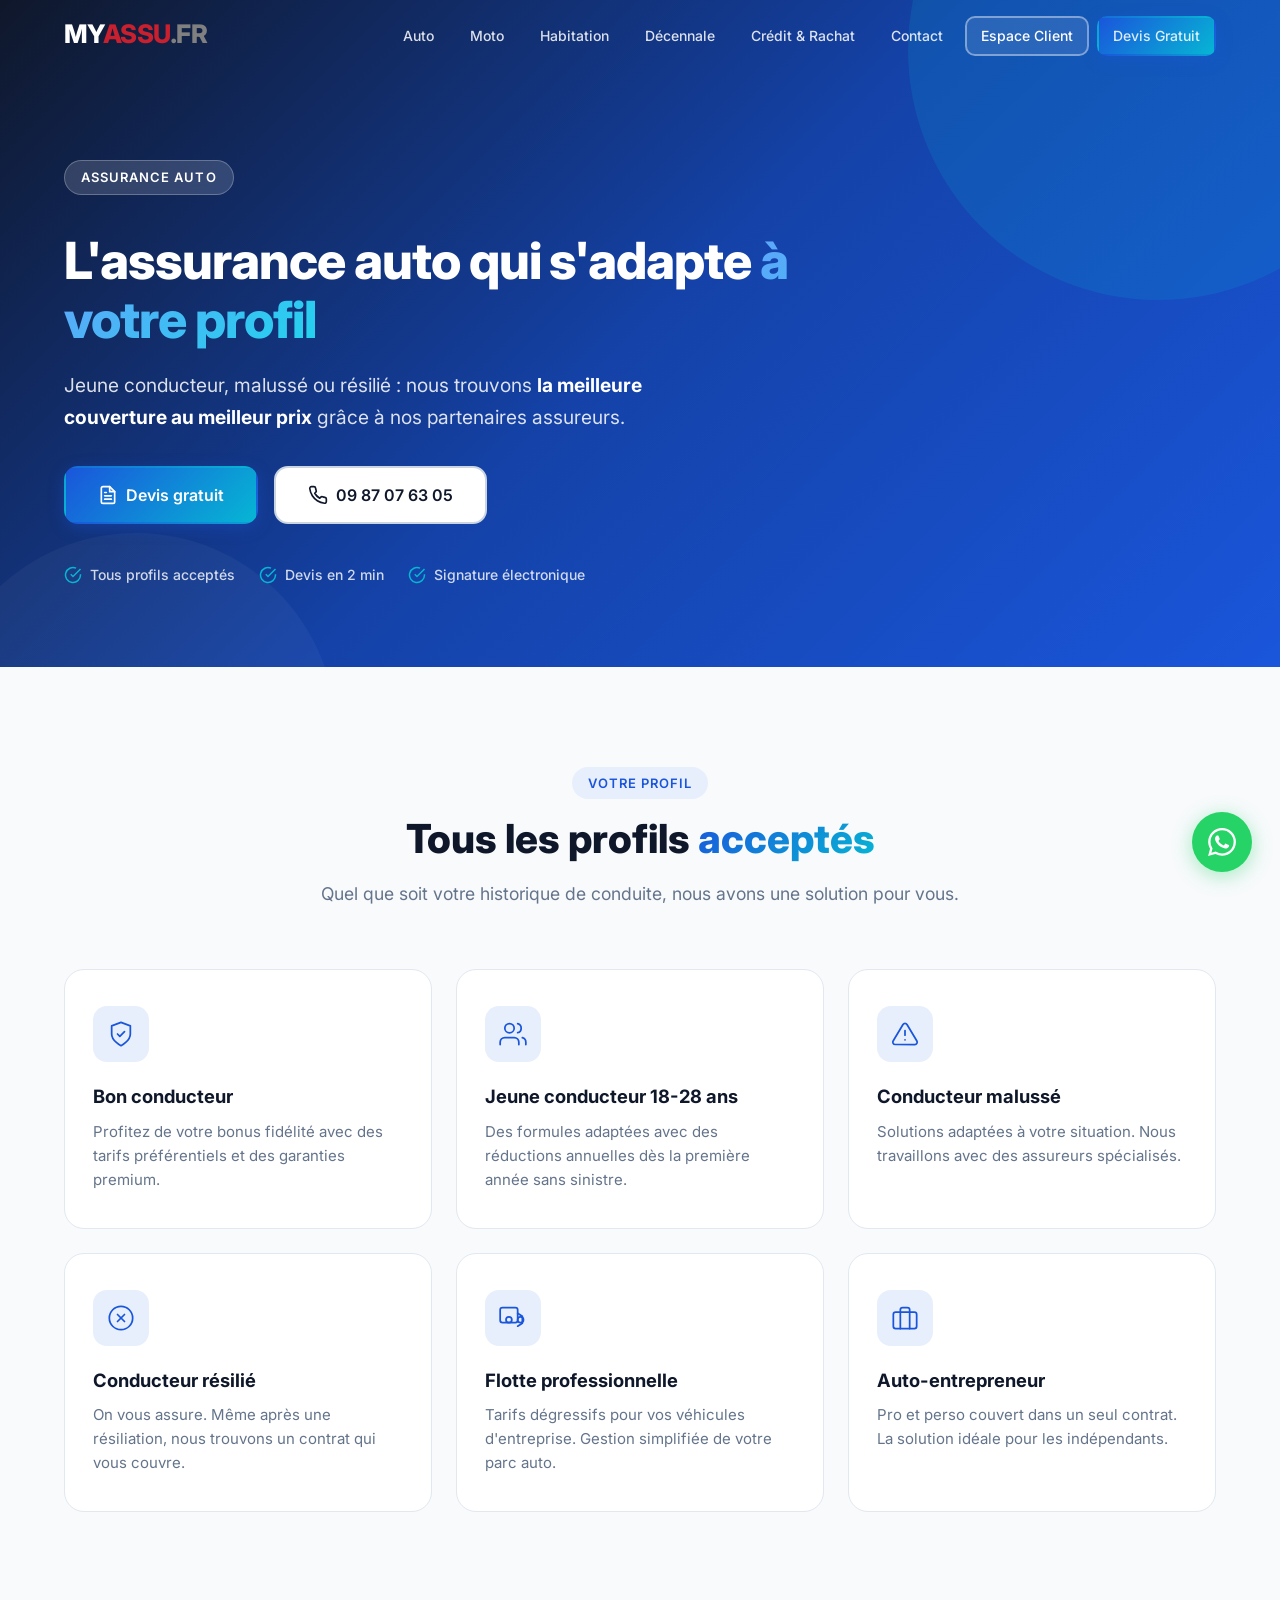
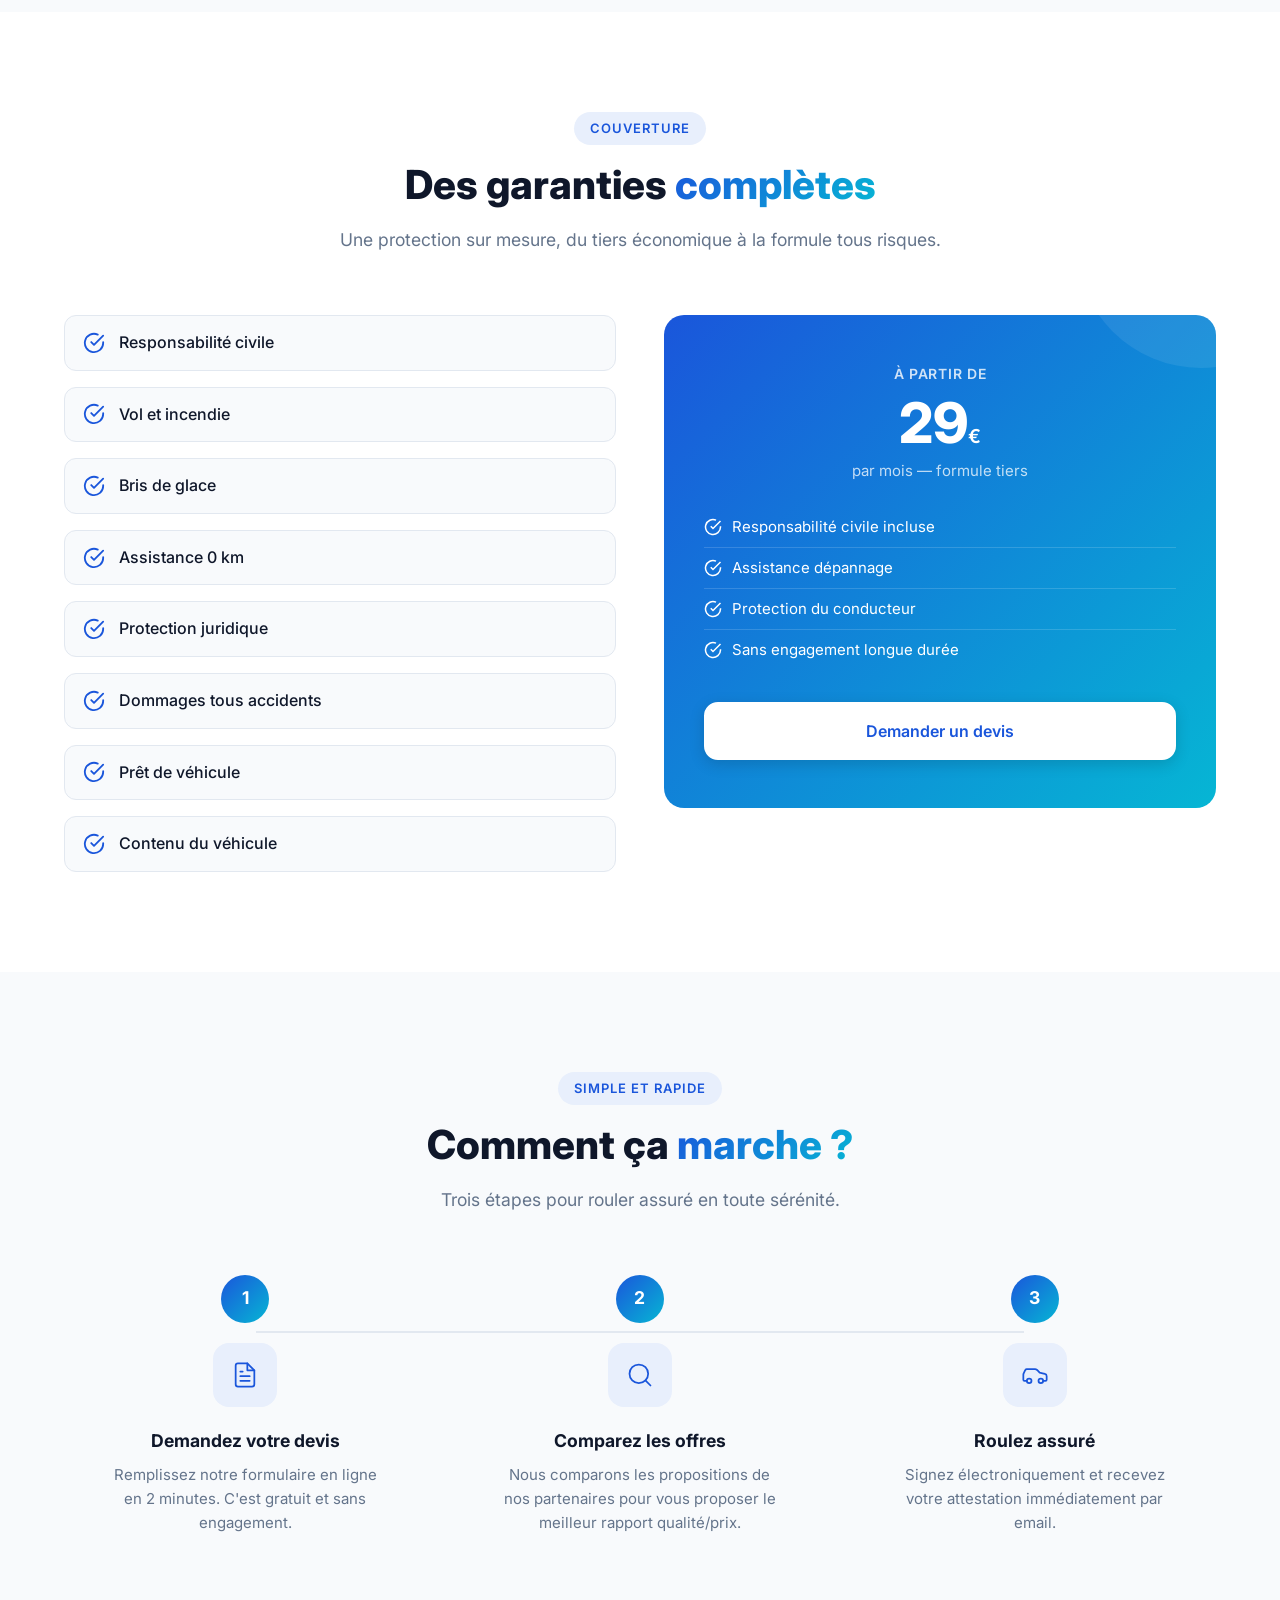
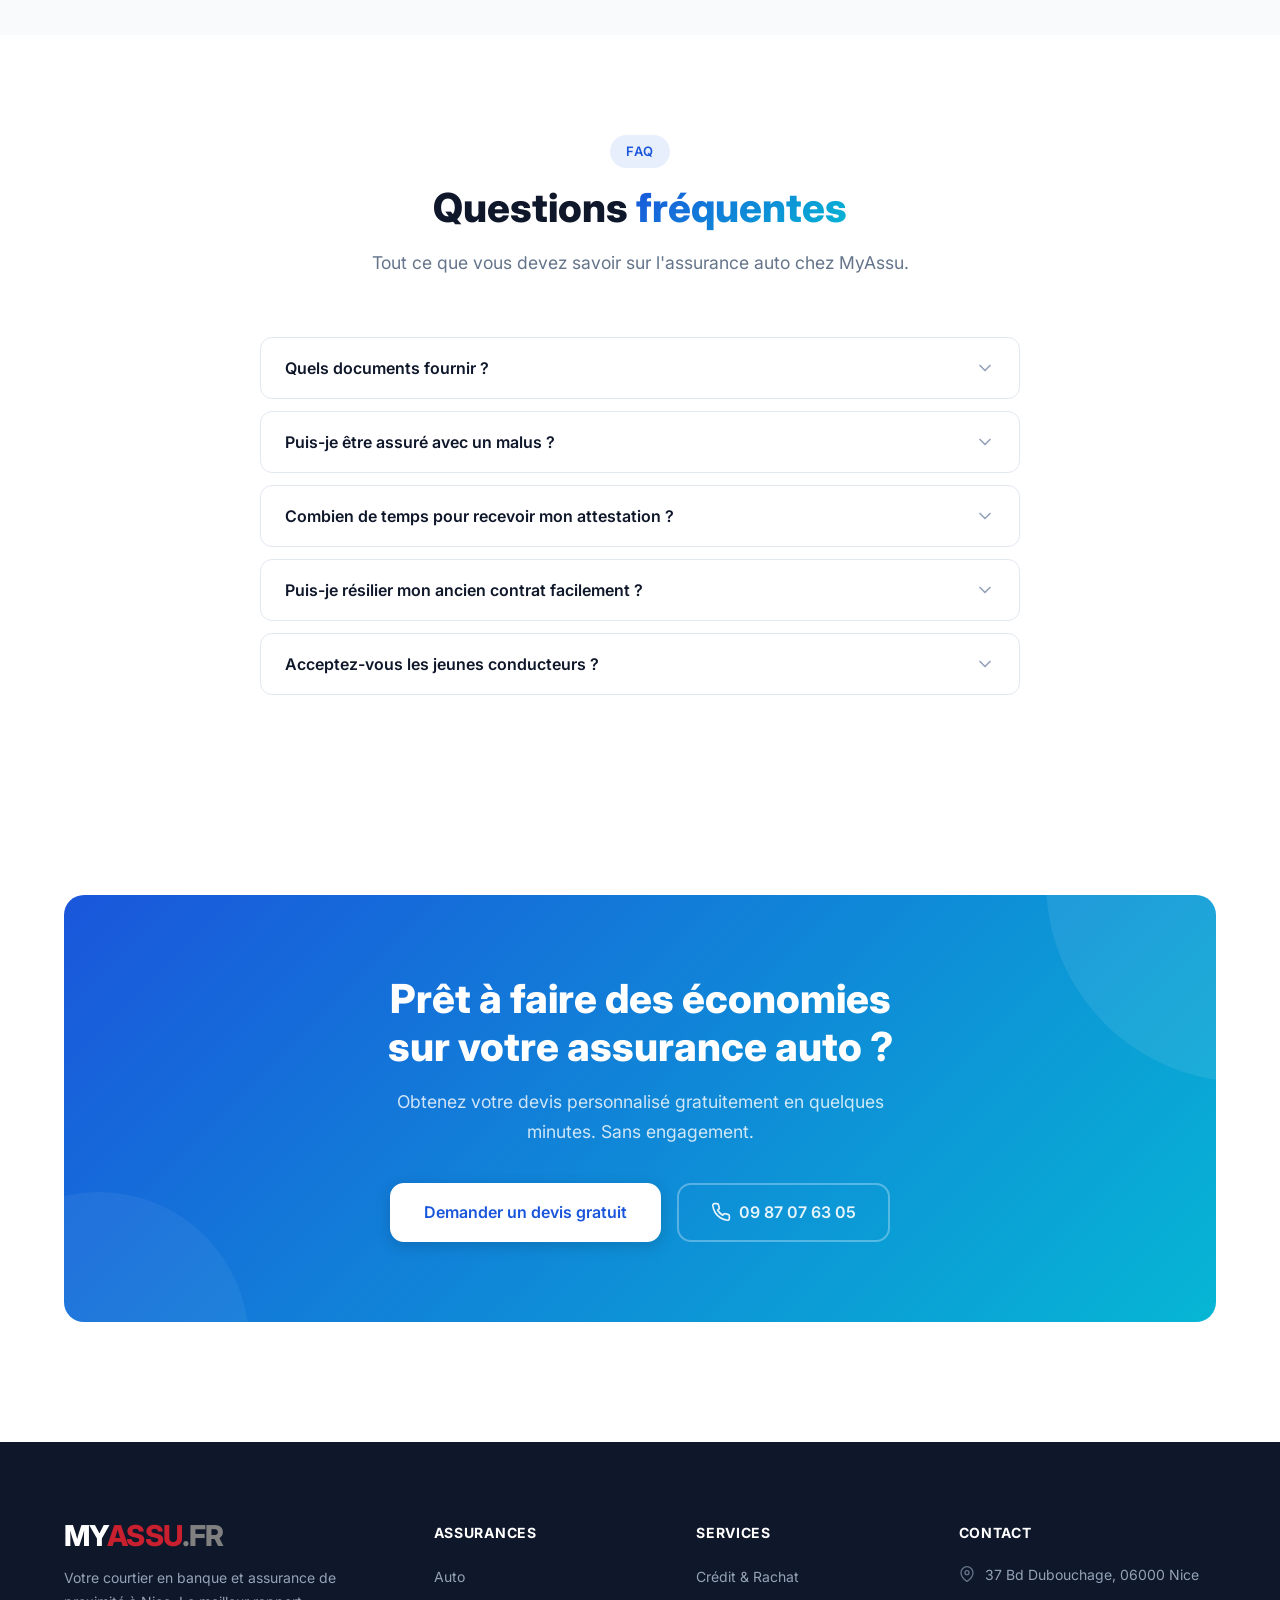
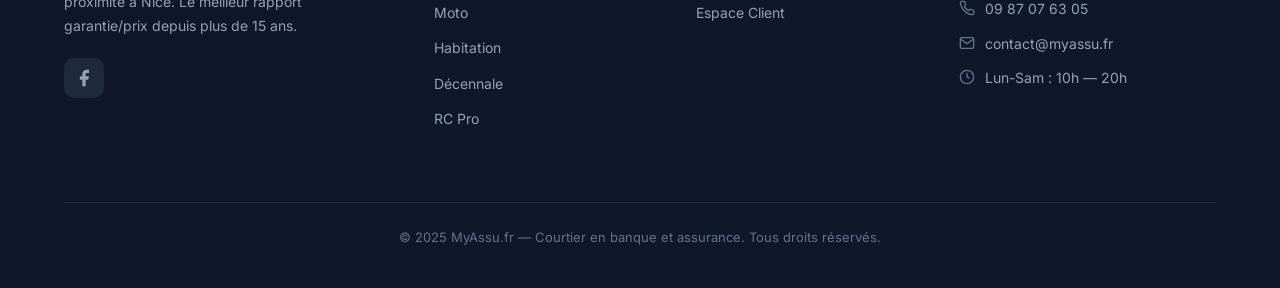
==== assurance-auto.html @ 98c39bbc "Ajout pages produit, contact et améliorations design - Création des 5 pages produit (auto, moto, hab" ====
<!DOCTYPE html>
<html lang="fr">
<head>
  <meta charset="UTF-8">
  <meta name="viewport" content="width=device-width, initial-scale=1.0">
  <title>Assurance Auto — MyAssu.fr | Courtier à Nice</title>
  <meta name="description" content="Assurance auto tous profils : jeune conducteur, malussé, résilié. Devis gratuit en 2 min. MyAssu.fr, courtier en assurance à Nice.">
  <meta property="og:title" content="Assurance Auto — MyAssu.fr">
  <meta property="og:description" content="Assurance auto tous profils. Devis gratuit en 2 minutes. Courtier en assurance à Nice.">
  <meta property="og:type" content="website">
  <meta property="og:url" content="https://myassu.fr/assurance-auto.html">
  <meta property="og:locale" content="fr_FR">
  <link rel="canonical" href="https://myassu.fr/assurance-auto.html">
  <link rel="icon" type="image/png" href="assets/favicon.png">
  <link rel="stylesheet" href="css/style.css">
  <link rel="stylesheet" href="css/pages.css">
  <link rel="preconnect" href="https://fonts.googleapis.com">
  <link rel="preconnect" href="https://fonts.gstatic.com" crossorigin>
  <link href="https://fonts.googleapis.com/css2?family=Inter:wght@400;500;600;700;800&display=swap" rel="stylesheet">
</head>
<body>

  <!-- NAVBAR -->
  <nav class="navbar scrolled" id="navbar">
    <div class="container nav-container">
      <a href="index.html" class="nav-logo">
        <span class="logo-text"><span class="logo-my">MY</span><span class="logo-assu">ASSU</span><span class="logo-fr">.FR</span></span>
      </a>
      <button class="nav-toggle" id="navToggle" aria-label="Menu">
        <span></span><span></span><span></span>
      </button>
      <ul class="nav-links" id="navLinks">
        <li><a href="assurance-auto.html">Auto</a></li>
        <li><a href="assurance-moto.html">Moto</a></li>
        <li><a href="assurance-habitation.html">Habitation</a></li>
        <li><a href="assurance-decennale.html">Décennale</a></li>
        <li><a href="credit-rachat.html">Crédit & Rachat</a></li>
        <li><a href="contact.html">Contact</a></li>
        <li><a href="http://www.gestion-assurances.com/clients/pages/spc_connexion_client.aspx?Domaine=myassu.fr" class="btn btn-sm btn-outline">Espace Client</a></li>
        <li><a href="contact.html" class="btn btn-sm btn-primary">Devis Gratuit</a></li>
      </ul>
    </div>
  </nav>

  <!-- PAGE HERO -->
  <header class="page-hero">
    <div class="container">
      <div class="page-hero-content">
        <span class="section-tag">Assurance Auto</span>
        <h1>L'assurance auto qui s'adapte <span class="text-gradient">à votre profil</span></h1>
        <p class="hero-subtitle">Jeune conducteur, malussé ou résilié : nous trouvons <strong>la meilleure couverture au meilleur prix</strong> grâce à nos partenaires assureurs.</p>
        <div class="hero-ctas">
          <a href="contact.html" class="btn btn-primary btn-lg">
            <svg width="20" height="20" viewBox="0 0 24 24" fill="none" stroke="currentColor" stroke-width="2" stroke-linecap="round" stroke-linejoin="round"><path d="M14 2H6a2 2 0 0 0-2 2v16a2 2 0 0 0 2 2h12a2 2 0 0 0 2-2V8z"/><polyline points="14 2 14 8 20 8"/><line x1="16" y1="13" x2="8" y2="13"/><line x1="16" y1="17" x2="8" y2="17"/><polyline points="10 9 9 9 8 9"/></svg>
            Devis gratuit
          </a>
          <a href="tel:0987076305" class="btn btn-outline btn-lg">
            <svg width="20" height="20" viewBox="0 0 24 24" fill="none" stroke="currentColor" stroke-width="2" stroke-linecap="round" stroke-linejoin="round"><path d="M22 16.92v3a2 2 0 0 1-2.18 2 19.79 19.79 0 0 1-8.63-3.07 19.5 19.5 0 0 1-6-6 19.79 19.79 0 0 1-3.07-8.67A2 2 0 0 1 4.11 2h3a2 2 0 0 1 2 1.72c.127.96.361 1.903.7 2.81a2 2 0 0 1-.45 2.11L8.09 9.91a16 16 0 0 0 6 6l1.27-1.27a2 2 0 0 1 2.11-.45c.907.339 1.85.573 2.81.7A2 2 0 0 1 22 16.92z"/></svg>
            09 87 07 63 05
          </a>
        </div>
        <div class="hero-trust">
          <div class="trust-item">
            <svg width="18" height="18" viewBox="0 0 24 24" fill="none" stroke="currentColor" stroke-width="2"><path d="M22 11.08V12a10 10 0 1 1-5.93-9.14"/><polyline points="22 4 12 14.01 9 11.01"/></svg>
            Tous profils acceptés
          </div>
          <div class="trust-item">
            <svg width="18" height="18" viewBox="0 0 24 24" fill="none" stroke="currentColor" stroke-width="2"><path d="M22 11.08V12a10 10 0 1 1-5.93-9.14"/><polyline points="22 4 12 14.01 9 11.01"/></svg>
            Devis en 2 min
          </div>
          <div class="trust-item">
            <svg width="18" height="18" viewBox="0 0 24 24" fill="none" stroke="currentColor" stroke-width="2"><path d="M22 11.08V12a10 10 0 1 1-5.93-9.14"/><polyline points="22 4 12 14.01 9 11.01"/></svg>
            Signature électronique
          </div>
        </div>
      </div>
    </div>
  </header>

  <!-- PROFILES -->
  <section class="profiles">
    <div class="container">
      <div class="section-header">
        <span class="section-tag">Votre profil</span>
        <h2>Tous les profils <span class="text-gradient">acceptés</span></h2>
        <p>Quel que soit votre historique de conduite, nous avons une solution pour vous.</p>
      </div>
      <div class="profiles-grid">

        <div class="profile-card fade-up">
          <div class="profile-icon">
            <svg width="28" height="28" viewBox="0 0 24 24" fill="none" stroke="currentColor" stroke-width="1.5" stroke-linecap="round" stroke-linejoin="round"><path d="M12 22s8-4 8-10V5l-8-3-8 3v7c0 6 8 10 8 10z"/><polyline points="9 12 11 14 15 10"/></svg>
          </div>
          <h3>Bon conducteur</h3>
          <p>Profitez de votre bonus fidélité avec des tarifs préférentiels et des garanties premium.</p>
        </div>

        <div class="profile-card fade-up">
          <div class="profile-icon">
            <svg width="28" height="28" viewBox="0 0 24 24" fill="none" stroke="currentColor" stroke-width="1.5" stroke-linecap="round" stroke-linejoin="round"><path d="M17 21v-2a4 4 0 0 0-4-4H5a4 4 0 0 0-4 4v2"/><circle cx="9" cy="7" r="4"/><path d="M23 21v-2a4 4 0 0 0-3-3.87"/><path d="M16 3.13a4 4 0 0 1 0 7.75"/></svg>
          </div>
          <h3>Jeune conducteur 18-28 ans</h3>
          <p>Des formules adaptées avec des réductions annuelles dès la première année sans sinistre.</p>
        </div>

        <div class="profile-card fade-up">
          <div class="profile-icon">
            <svg width="28" height="28" viewBox="0 0 24 24" fill="none" stroke="currentColor" stroke-width="1.5" stroke-linecap="round" stroke-linejoin="round"><path d="M10.29 3.86 1.82 18a2 2 0 0 0 1.71 3h16.94a2 2 0 0 0 1.71-3L13.71 3.86a2 2 0 0 0-3.42 0z"/><line x1="12" y1="9" x2="12" y2="13"/><line x1="12" y1="17" x2="12.01" y2="17"/></svg>
          </div>
          <h3>Conducteur malussé</h3>
          <p>Solutions adaptées à votre situation. Nous travaillons avec des assureurs spécialisés.</p>
        </div>

        <div class="profile-card fade-up">
          <div class="profile-icon">
            <svg width="28" height="28" viewBox="0 0 24 24" fill="none" stroke="currentColor" stroke-width="1.5" stroke-linecap="round" stroke-linejoin="round"><circle cx="12" cy="12" r="10"/><line x1="15" y1="9" x2="9" y2="15"/><line x1="9" y1="9" x2="15" y2="15"/></svg>
          </div>
          <h3>Conducteur résilié</h3>
          <p>On vous assure. Même après une résiliation, nous trouvons un contrat qui vous couvre.</p>
        </div>

        <div class="profile-card fade-up">
          <div class="profile-icon">
            <svg width="28" height="28" viewBox="0 0 24 24" fill="none" stroke="currentColor" stroke-width="1.5" stroke-linecap="round" stroke-linejoin="round"><rect x="1" y="3" width="15" height="13" rx="2"/><path d="m16 8 4 2.5v6l-4 2.5"/><circle cx="8.5" cy="13.5" r="2.5"/><circle cx="18.5" cy="13.5" r="2.5"/></svg>
          </div>
          <h3>Flotte professionnelle</h3>
          <p>Tarifs dégressifs pour vos véhicules d'entreprise. Gestion simplifiée de votre parc auto.</p>
        </div>

        <div class="profile-card fade-up">
          <div class="profile-icon">
            <svg width="28" height="28" viewBox="0 0 24 24" fill="none" stroke="currentColor" stroke-width="1.5" stroke-linecap="round" stroke-linejoin="round"><rect x="2" y="7" width="20" height="14" rx="2" ry="2"/><path d="M16 21V5a2 2 0 0 0-2-2h-4a2 2 0 0 0-2 2v16"/></svg>
          </div>
          <h3>Auto-entrepreneur</h3>
          <p>Pro et perso couvert dans un seul contrat. La solution idéale pour les indépendants.</p>
        </div>

      </div>
    </div>
  </section>

  <!-- GUARANTEES -->
  <section class="guarantees">
    <div class="container">
      <div class="section-header">
        <span class="section-tag">Couverture</span>
        <h2>Des garanties <span class="text-gradient">complètes</span></h2>
        <p>Une protection sur mesure, du tiers économique à la formule tous risques.</p>
      </div>
      <div class="guarantees-layout">
        <div class="guarantees-list">
          <div class="guarantee-item">
            <svg width="22" height="22" viewBox="0 0 24 24" fill="none" stroke="currentColor" stroke-width="2" stroke-linecap="round" stroke-linejoin="round"><path d="M22 11.08V12a10 10 0 1 1-5.93-9.14"/><polyline points="22 4 12 14.01 9 11.01"/></svg>
            Responsabilité civile
          </div>
          <div class="guarantee-item">
            <svg width="22" height="22" viewBox="0 0 24 24" fill="none" stroke="currentColor" stroke-width="2" stroke-linecap="round" stroke-linejoin="round"><path d="M22 11.08V12a10 10 0 1 1-5.93-9.14"/><polyline points="22 4 12 14.01 9 11.01"/></svg>
            Vol et incendie
          </div>
          <div class="guarantee-item">
            <svg width="22" height="22" viewBox="0 0 24 24" fill="none" stroke="currentColor" stroke-width="2" stroke-linecap="round" stroke-linejoin="round"><path d="M22 11.08V12a10 10 0 1 1-5.93-9.14"/><polyline points="22 4 12 14.01 9 11.01"/></svg>
            Bris de glace
          </div>
          <div class="guarantee-item">
            <svg width="22" height="22" viewBox="0 0 24 24" fill="none" stroke="currentColor" stroke-width="2" stroke-linecap="round" stroke-linejoin="round"><path d="M22 11.08V12a10 10 0 1 1-5.93-9.14"/><polyline points="22 4 12 14.01 9 11.01"/></svg>
            Assistance 0 km
          </div>
          <div class="guarantee-item">
            <svg width="22" height="22" viewBox="0 0 24 24" fill="none" stroke="currentColor" stroke-width="2" stroke-linecap="round" stroke-linejoin="round"><path d="M22 11.08V12a10 10 0 1 1-5.93-9.14"/><polyline points="22 4 12 14.01 9 11.01"/></svg>
            Protection juridique
          </div>
          <div class="guarantee-item">
            <svg width="22" height="22" viewBox="0 0 24 24" fill="none" stroke="currentColor" stroke-width="2" stroke-linecap="round" stroke-linejoin="round"><path d="M22 11.08V12a10 10 0 1 1-5.93-9.14"/><polyline points="22 4 12 14.01 9 11.01"/></svg>
            Dommages tous accidents
          </div>
          <div class="guarantee-item">
            <svg width="22" height="22" viewBox="0 0 24 24" fill="none" stroke="currentColor" stroke-width="2" stroke-linecap="round" stroke-linejoin="round"><path d="M22 11.08V12a10 10 0 1 1-5.93-9.14"/><polyline points="22 4 12 14.01 9 11.01"/></svg>
            Prêt de véhicule
          </div>
          <div class="guarantee-item">
            <svg width="22" height="22" viewBox="0 0 24 24" fill="none" stroke="currentColor" stroke-width="2" stroke-linecap="round" stroke-linejoin="round"><path d="M22 11.08V12a10 10 0 1 1-5.93-9.14"/><polyline points="22 4 12 14.01 9 11.01"/></svg>
            Contenu du véhicule
          </div>
        </div>
        <div class="pricing-card">
          <div class="pricing-label">À partir de</div>
          <div class="pricing-price">29<span>€</span></div>
          <div class="pricing-period">par mois — formule tiers</div>
          <ul class="pricing-features">
            <li>
              <svg width="18" height="18" viewBox="0 0 24 24" fill="none" stroke="currentColor" stroke-width="2"><path d="M22 11.08V12a10 10 0 1 1-5.93-9.14"/><polyline points="22 4 12 14.01 9 11.01"/></svg>
              Responsabilité civile incluse
            </li>
            <li>
              <svg width="18" height="18" viewBox="0 0 24 24" fill="none" stroke="currentColor" stroke-width="2"><path d="M22 11.08V12a10 10 0 1 1-5.93-9.14"/><polyline points="22 4 12 14.01 9 11.01"/></svg>
              Assistance dépannage
            </li>
            <li>
              <svg width="18" height="18" viewBox="0 0 24 24" fill="none" stroke="currentColor" stroke-width="2"><path d="M22 11.08V12a10 10 0 1 1-5.93-9.14"/><polyline points="22 4 12 14.01 9 11.01"/></svg>
              Protection du conducteur
            </li>
            <li>
              <svg width="18" height="18" viewBox="0 0 24 24" fill="none" stroke="currentColor" stroke-width="2"><path d="M22 11.08V12a10 10 0 1 1-5.93-9.14"/><polyline points="22 4 12 14.01 9 11.01"/></svg>
              Sans engagement longue durée
            </li>
          </ul>
          <a href="contact.html" class="btn btn-white btn-lg" style="width:100%;justify-content:center">Demander un devis</a>
        </div>
      </div>
    </div>
  </section>

  <!-- STEPS -->
  <section class="steps">
    <div class="container">
      <div class="section-header">
        <span class="section-tag">Simple et rapide</span>
        <h2>Comment ça <span class="text-gradient">marche ?</span></h2>
        <p>Trois étapes pour rouler assuré en toute sérénité.</p>
      </div>
      <div class="steps-grid">

        <div class="step-card fade-up">
          <div class="step-number">1</div>
          <div class="step-icon">
            <svg width="28" height="28" viewBox="0 0 24 24" fill="none" stroke="currentColor" stroke-width="1.5" stroke-linecap="round" stroke-linejoin="round"><path d="M14 2H6a2 2 0 0 0-2 2v16a2 2 0 0 0 2 2h12a2 2 0 0 0 2-2V8z"/><polyline points="14 2 14 8 20 8"/><line x1="16" y1="13" x2="8" y2="13"/><line x1="16" y1="17" x2="8" y2="17"/><polyline points="10 9 9 9 8 9"/></svg>
          </div>
          <h3>Demandez votre devis</h3>
          <p>Remplissez notre formulaire en ligne en 2 minutes. C'est gratuit et sans engagement.</p>
        </div>

        <div class="step-card fade-up">
          <div class="step-number">2</div>
          <div class="step-icon">
            <svg width="28" height="28" viewBox="0 0 24 24" fill="none" stroke="currentColor" stroke-width="1.5" stroke-linecap="round" stroke-linejoin="round"><circle cx="11" cy="11" r="8"/><line x1="21" y1="21" x2="16.65" y2="16.65"/></svg>
          </div>
          <h3>Comparez les offres</h3>
          <p>Nous comparons les propositions de nos partenaires pour vous proposer le meilleur rapport qualité/prix.</p>
        </div>

        <div class="step-card fade-up">
          <div class="step-number">3</div>
          <div class="step-icon">
            <svg width="28" height="28" viewBox="0 0 24 24" fill="none" stroke="currentColor" stroke-width="1.5" stroke-linecap="round" stroke-linejoin="round"><path d="M19 17h2c.6 0 1-.4 1-1v-3c0-.9-.7-1.7-1.5-1.9C18.7 10.6 16 10 16 10s-1.3-1.4-2.2-2.3c-.5-.4-1.1-.7-1.8-.7H5c-.6 0-1.1.4-1.4.9l-1.4 2.9A3.7 3.7 0 0 0 2 12v4c0 .6.4 1 1 1h2"/><circle cx="7" cy="17" r="2"/><circle cx="17" cy="17" r="2"/></svg>
          </div>
          <h3>Roulez assuré</h3>
          <p>Signez électroniquement et recevez votre attestation immédiatement par email.</p>
        </div>

      </div>
    </div>
  </section>

  <!-- FAQ -->
  <section class="faq">
    <div class="container">
      <div class="section-header">
        <span class="section-tag">FAQ</span>
        <h2>Questions <span class="text-gradient">fréquentes</span></h2>
        <p>Tout ce que vous devez savoir sur l'assurance auto chez MyAssu.</p>
      </div>
      <div class="faq-list">

        <div class="faq-item">
          <button class="faq-question" aria-expanded="false">
            Quels documents fournir ?
            <svg width="20" height="20" viewBox="0 0 24 24" fill="none" stroke="currentColor" stroke-width="2" stroke-linecap="round" stroke-linejoin="round"><polyline points="6 9 12 15 18 9"/></svg>
          </button>
          <div class="faq-answer">
            <div class="faq-answer-content">
              Pour souscrire, vous aurez besoin de votre permis de conduire, de la carte grise du véhicule, d'un relevé d'information de votre précédent assureur et d'une pièce d'identité en cours de validité. Nous vous guidons à chaque étape.
            </div>
          </div>
        </div>

        <div class="faq-item">
          <button class="faq-question" aria-expanded="false">
            Puis-je être assuré avec un malus ?
            <svg width="20" height="20" viewBox="0 0 24 24" fill="none" stroke="currentColor" stroke-width="2" stroke-linecap="round" stroke-linejoin="round"><polyline points="6 9 12 15 18 9"/></svg>
          </button>
          <div class="faq-answer">
            <div class="faq-answer-content">
              Oui, absolument. Nous travaillons avec des compagnies spécialisées dans les profils malussés. Quel que soit votre coefficient, nous trouvons une solution adaptée à votre budget.
            </div>
          </div>
        </div>

        <div class="faq-item">
          <button class="faq-question" aria-expanded="false">
            Combien de temps pour recevoir mon attestation ?
            <svg width="20" height="20" viewBox="0 0 24 24" fill="none" stroke="currentColor" stroke-width="2" stroke-linecap="round" stroke-linejoin="round"><polyline points="6 9 12 15 18 9"/></svg>
          </button>
          <div class="faq-answer">
            <div class="faq-answer-content">
              Grâce à la signature électronique, votre attestation d'assurance vous est envoyée par email dans les minutes qui suivent la souscription. Vous pouvez rouler immédiatement.
            </div>
          </div>
        </div>

        <div class="faq-item">
          <button class="faq-question" aria-expanded="false">
            Puis-je résilier mon ancien contrat facilement ?
            <svg width="20" height="20" viewBox="0 0 24 24" fill="none" stroke="currentColor" stroke-width="2" stroke-linecap="round" stroke-linejoin="round"><polyline points="6 9 12 15 18 9"/></svg>
          </button>
          <div class="faq-answer">
            <div class="faq-answer-content">
              Oui. Grâce à la loi Hamon, vous pouvez résilier votre assurance auto à tout moment après un an de contrat. Nous nous occupons de toutes les démarches de résiliation auprès de votre ancien assureur.
            </div>
          </div>
        </div>

        <div class="faq-item">
          <button class="faq-question" aria-expanded="false">
            Acceptez-vous les jeunes conducteurs ?
            <svg width="20" height="20" viewBox="0 0 24 24" fill="none" stroke="currentColor" stroke-width="2" stroke-linecap="round" stroke-linejoin="round"><polyline points="6 9 12 15 18 9"/></svg>
          </button>
          <div class="faq-answer">
            <div class="faq-answer-content">
              Bien sûr ! Nous proposons des formules spécifiques pour les jeunes conducteurs dès 18 ans, avec des réductions progressives chaque année sans sinistre. Conduite accompagnée prise en compte.
            </div>
          </div>
        </div>

      </div>
    </div>
  </section>

  <!-- CTA -->
  <section class="cta-section">
    <div class="container">
      <div class="cta-card">
        <div class="cta-content">
          <h2>Prêt à faire des économies<br>sur votre assurance auto ?</h2>
          <p>Obtenez votre devis personnalisé gratuitement en quelques minutes. Sans engagement.</p>
          <div class="cta-buttons">
            <a href="contact.html" class="btn btn-white btn-lg">
              Demander un devis gratuit
            </a>
            <a href="tel:0987076305" class="btn btn-ghost btn-lg">
              <svg width="20" height="20" viewBox="0 0 24 24" fill="none" stroke="currentColor" stroke-width="2"><path d="M22 16.92v3a2 2 0 0 1-2.18 2 19.79 19.79 0 0 1-8.63-3.07 19.5 19.5 0 0 1-6-6 19.79 19.79 0 0 1-3.07-8.67A2 2 0 0 1 4.11 2h3a2 2 0 0 1 2 1.72c.127.96.361 1.903.7 2.81a2 2 0 0 1-.45 2.11L8.09 9.91a16 16 0 0 0 6 6l1.27-1.27a2 2 0 0 1 2.11-.45c.907.339 1.85.573 2.81.7A2 2 0 0 1 22 16.92z"/></svg>
              09 87 07 63 05
            </a>
          </div>
        </div>
      </div>
    </div>
  </section>

  <!-- FOOTER -->
  <footer class="footer">
    <div class="container">
      <div class="footer-grid">
        <div class="footer-brand">
          <span class="logo-text footer-logo"><span class="logo-my">MY</span><span class="logo-assu">ASSU</span><span class="logo-fr">.FR</span></span>
          <p>Votre courtier en banque et assurance de proximité à Nice. Le meilleur rapport garantie/prix depuis plus de 15 ans.</p>
          <div class="footer-social">
            <a href="https://www.facebook.com/myassu.myassu.1/" aria-label="Facebook" target="_blank" rel="noopener">
              <svg width="20" height="20" viewBox="0 0 24 24" fill="currentColor"><path d="M18 2h-3a5 5 0 0 0-5 5v3H7v4h3v8h4v-8h3l1-4h-4V7a1 1 0 0 1 1-1h3z"/></svg>
            </a>
          </div>
        </div>
        <div class="footer-links">
          <h4>Assurances</h4>
          <ul>
            <li><a href="assurance-auto.html">Auto</a></li>
            <li><a href="assurance-moto.html">Moto</a></li>
            <li><a href="assurance-habitation.html">Habitation</a></li>
            <li><a href="assurance-decennale.html">Décennale</a></li>
            <li><a href="https://myassurance.plussimple.fr/assurances">RC Pro</a></li>
          </ul>
        </div>
        <div class="footer-links">
          <h4>Services</h4>
          <ul>
            <li><a href="credit-rachat.html">Crédit & Rachat</a></li>
            <li><a href="http://www.gestion-assurances.com/clients/pages/spc_connexion_client.aspx?Domaine=myassu.fr">Espace Client</a></li>
          </ul>
        </div>
        <div class="footer-contact">
          <h4>Contact</h4>
          <ul>
            <li>
              <svg width="16" height="16" viewBox="0 0 24 24" fill="none" stroke="currentColor" stroke-width="2"><path d="M21 10c0 7-9 13-9 13s-9-6-9-13a9 9 0 0 1 18 0z"/><circle cx="12" cy="10" r="3"/></svg>
              37 Bd Dubouchage, 06000 Nice
            </li>
            <li>
              <svg width="16" height="16" viewBox="0 0 24 24" fill="none" stroke="currentColor" stroke-width="2"><path d="M22 16.92v3a2 2 0 0 1-2.18 2 19.79 19.79 0 0 1-8.63-3.07 19.5 19.5 0 0 1-6-6 19.79 19.79 0 0 1-3.07-8.67A2 2 0 0 1 4.11 2h3a2 2 0 0 1 2 1.72c.127.96.361 1.903.7 2.81a2 2 0 0 1-.45 2.11L8.09 9.91a16 16 0 0 0 6 6l1.27-1.27a2 2 0 0 1 2.11-.45c.907.339 1.85.573 2.81.7A2 2 0 0 1 22 16.92z"/></svg>
              <a href="tel:0987076305">09 87 07 63 05</a>
            </li>
            <li>
              <svg width="16" height="16" viewBox="0 0 24 24" fill="none" stroke="currentColor" stroke-width="2"><path d="M4 4h16c1.1 0 2 .9 2 2v12c0 1.1-.9 2-2 2H4c-1.1 0-2-.9-2-2V6c0-1.1.9-2 2-2z"/><polyline points="22,6 12,13 2,6"/></svg>
              <a href="mailto:contact@myassu.fr">contact@myassu.fr</a>
            </li>
            <li>
              <svg width="16" height="16" viewBox="0 0 24 24" fill="none" stroke="currentColor" stroke-width="2"><circle cx="12" cy="12" r="10"/><polyline points="12 6 12 12 16 14"/></svg>
              Lun-Sam : 10h — 20h
            </li>
          </ul>
        </div>
      </div>
      <div class="footer-bottom">
        <p>&copy; 2025 MyAssu.fr — Courtier en banque et assurance. Tous droits réservés.</p>
      </div>
    </div>
  </footer>

  <!-- WHATSAPP FLOATING -->
  <a href="https://wa.me/33987076305" class="whatsapp-float" target="_blank" rel="noopener" aria-label="Nous contacter sur WhatsApp">
    <svg width="28" height="28" viewBox="0 0 24 24" fill="currentColor"><path d="M17.472 14.382c-.297-.149-1.758-.867-2.03-.967-.273-.099-.471-.148-.67.15-.197.297-.767.966-.94 1.164-.173.199-.347.223-.644.075-.297-.15-1.255-.463-2.39-1.475-.883-.788-1.48-1.761-1.653-2.059-.173-.297-.018-.458.13-.606.134-.133.298-.347.446-.52.149-.174.198-.298.298-.497.099-.198.05-.371-.025-.52-.075-.149-.669-1.612-.916-2.207-.242-.579-.487-.5-.669-.51-.173-.008-.371-.01-.57-.01-.198 0-.52.074-.792.372-.272.297-1.04 1.016-1.04 2.479 0 1.462 1.065 2.875 1.213 3.074.149.198 2.096 3.2 5.077 4.487.709.306 1.262.489 1.694.625.712.227 1.36.195 1.871.118.571-.085 1.758-.719 2.006-1.413.248-.694.248-1.289.173-1.413-.074-.124-.272-.198-.57-.347m-5.421 7.403h-.004a9.87 9.87 0 01-5.031-1.378l-.361-.214-3.741.982.998-3.648-.235-.374a9.86 9.86 0 01-1.51-5.26c.001-5.45 4.436-9.884 9.888-9.884 2.64 0 5.122 1.03 6.988 2.898a9.825 9.825 0 012.893 6.994c-.003 5.45-4.437 9.884-9.885 9.884m8.413-18.297A11.815 11.815 0 0012.05 0C5.495 0 .16 5.335.157 11.892c0 2.096.547 4.142 1.588 5.945L.057 24l6.305-1.654a11.882 11.882 0 005.683 1.448h.005c6.554 0 11.89-5.335 11.893-11.893a11.821 11.821 0 00-3.48-8.413z"/></svg>
  </a>

  <script src="js/main.js"></script>
  <script>
    // FAQ accordion
    document.querySelectorAll('.faq-question').forEach(btn => {
      btn.addEventListener('click', () => {
        const item = btn.parentElement;
        const isActive = item.classList.contains('active');
        // Close all
        document.querySelectorAll('.faq-item').forEach(i => i.classList.remove('active'));
        document.querySelectorAll('.faq-question').forEach(b => b.setAttribute('aria-expanded', 'false'));
        // Open clicked (if wasn't active)
        if (!isActive) {
          item.classList.add('active');
          btn.setAttribute('aria-expanded', 'true');
        }
      });
    });

    // Apply fade-up to page-specific elements
    document.querySelectorAll('.profile-card, .step-card, .guarantee-item, .pricing-card').forEach(el => {
      el.classList.add('fade-up');
      if (typeof observer !== 'undefined') observer.observe(el);
    });
  </script>
</body>
</html>
---- css/style.css ----
/* ============================================
   MyAssu.fr — Modern Landing Page
   ============================================ */

:root {
  --primary: #1a56db;
  --primary-dark: #1442a8;
  --primary-light: #e8effc;
  --accent: #06b6d4;
  --accent-dark: #0891b2;
  --dark: #0f172a;
  --dark-700: #1e293b;
  --dark-600: #334155;
  --gray-500: #64748b;
  --gray-400: #94a3b8;
  --gray-300: #cbd5e1;
  --gray-200: #e2e8f0;
  --gray-100: #f1f5f9;
  --gray-50: #f8fafc;
  --white: #ffffff;
  --gradient: linear-gradient(135deg, var(--primary), var(--accent));
  --gradient-text: linear-gradient(135deg, var(--primary), var(--accent));
  --shadow-sm: 0 1px 2px rgba(0,0,0,.05);
  --shadow: 0 4px 6px -1px rgba(0,0,0,.07), 0 2px 4px -2px rgba(0,0,0,.05);
  --shadow-md: 0 10px 25px -5px rgba(0,0,0,.08), 0 8px 10px -6px rgba(0,0,0,.04);
  --shadow-lg: 0 20px 50px -12px rgba(0,0,0,.12);
  --shadow-xl: 0 25px 60px -12px rgba(0,0,0,.18);
  --radius: 12px;
  --radius-lg: 20px;
  --radius-full: 9999px;
  --transition: .25s cubic-bezier(.4,0,.2,1);
}

/* RESET */
*,*::before,*::after{box-sizing:border-box;margin:0;padding:0}
html{scroll-behavior:smooth;-webkit-font-smoothing:antialiased;-moz-osx-font-smoothing:grayscale}
body{font-family:'Inter',system-ui,-apple-system,sans-serif;color:var(--dark);line-height:1.6;background:var(--white);overflow-x:hidden}
a{text-decoration:none;color:inherit;transition:color var(--transition)}
ul{list-style:none}
img{max-width:100%;height:auto;display:block}

/* CONTAINER */
.container{max-width:1200px;margin:0 auto;padding:0 24px}

/* BUTTONS */
.btn{display:inline-flex;align-items:center;gap:8px;font-weight:600;font-size:.938rem;border-radius:var(--radius);padding:12px 24px;transition:all var(--transition);cursor:pointer;border:2px solid transparent;line-height:1.4}
.btn-sm{padding:8px 18px;font-size:.875rem;border-radius:10px}
.btn-lg{padding:16px 32px;font-size:1rem;border-radius:14px}
.btn-primary{background:var(--gradient);color:var(--white);border-color:transparent;box-shadow:0 4px 15px rgba(26,86,219,.35)}
.btn-primary:hover{transform:translateY(-2px);box-shadow:0 8px 25px rgba(26,86,219,.45)}
.btn-outline{border-color:var(--gray-300);color:var(--dark);background:var(--white)}
.btn-outline:hover{border-color:var(--primary);color:var(--primary);background:var(--primary-light)}
.hero .btn-outline{border-color:rgba(255,255,255,.4);color:var(--white);background:rgba(255,255,255,.1);backdrop-filter:blur(8px)}
.hero .btn-outline:hover{border-color:var(--white);background:rgba(255,255,255,.2);color:var(--white)}
.btn-white{background:var(--white);color:var(--primary);border-color:var(--white);box-shadow:0 4px 15px rgba(0,0,0,.15)}
.btn-white:hover{transform:translateY(-2px);box-shadow:0 8px 25px rgba(0,0,0,.2)}
.btn-ghost{color:rgba(255,255,255,.9);border-color:rgba(255,255,255,.3)}
.btn-ghost:hover{color:var(--white);border-color:var(--white);background:rgba(255,255,255,.1)}

/* TEXT GRADIENT */
.text-gradient{background:var(--gradient-text);-webkit-background-clip:text;-webkit-text-fill-color:transparent;background-clip:text}
.hero .text-gradient{background:linear-gradient(135deg, #60a5fa, #22d3ee);-webkit-background-clip:text;-webkit-text-fill-color:transparent;background-clip:text}

/* SECTION HEADER */
.section-header{text-align:center;max-width:640px;margin:0 auto 60px}
.section-tag{display:inline-block;font-size:.813rem;font-weight:600;text-transform:uppercase;letter-spacing:.08em;color:var(--primary);background:var(--primary-light);padding:6px 16px;border-radius:var(--radius-full);margin-bottom:16px}
.section-header h2{font-size:clamp(1.75rem,4vw,2.5rem);font-weight:800;line-height:1.2;margin-bottom:16px}
.section-header p{font-size:1.1rem;color:var(--gray-500);line-height:1.7}

/* ============================================
   NAVBAR
   ============================================ */
.navbar{position:fixed;top:0;left:0;right:0;z-index:1000;padding:16px 0;transition:all var(--transition)}
.navbar.scrolled{background:rgba(255,255,255,.92);backdrop-filter:blur(20px);-webkit-backdrop-filter:blur(20px);box-shadow:var(--shadow);padding:10px 0}
.nav-container{display:flex;align-items:center;justify-content:space-between}
.logo-text{font-size:1.6rem;font-weight:800;letter-spacing:-.02em;line-height:1}
.logo-my{color:var(--white)}
.logo-assu{color:#C8202F}
.logo-fr{color:#808080}
.navbar.scrolled .logo-my{color:var(--dark)}
.nav-logo img{height:40px;width:auto}
.nav-links{display:flex;align-items:center;gap:8px}
.nav-links a{font-size:.875rem;font-weight:500;color:rgba(255,255,255,.85);padding:8px 14px;border-radius:10px;transition:all var(--transition)}
.nav-links a:hover{color:var(--white);background:rgba(255,255,255,.15)}
.navbar.scrolled .nav-links a{color:var(--dark-600)}
.navbar.scrolled .nav-links a:hover{color:var(--primary);background:var(--primary-light)}

/* Navbar buttons override */
.nav-links .btn-outline{border-color:rgba(255,255,255,.4);color:var(--white);background:rgba(255,255,255,.1)}
.nav-links .btn-outline:hover{border-color:var(--white);background:rgba(255,255,255,.2)}
.navbar.scrolled .nav-links .btn-outline{border-color:var(--gray-300);color:var(--dark)}
.navbar.scrolled .nav-links .btn-outline:hover{border-color:var(--primary);color:var(--primary);background:var(--primary-light)}
.navbar.scrolled .nav-links .btn-primary{background:var(--gradient);color:var(--white)}

/* Mobile toggle */
.nav-toggle{display:none;flex-direction:column;gap:5px;background:none;border:none;cursor:pointer;padding:8px}
.nav-toggle span{width:24px;height:2px;background:var(--white);border-radius:2px;transition:all var(--transition)}
.navbar.scrolled .nav-toggle span{background:var(--dark)}
.nav-toggle.active span:nth-child(1){transform:rotate(45deg) translate(5px,5px)}
.nav-toggle.active span:nth-child(2){opacity:0}
.nav-toggle.active span:nth-child(3){transform:rotate(-45deg) translate(5px,-5px)}

/* ============================================
   HERO
   ============================================ */
.hero{position:relative;min-height:100vh;display:flex;align-items:center;padding:120px 0 80px;overflow:hidden}
.hero-bg{position:absolute;inset:0;z-index:0}
.hero-video{position:absolute;top:50%;left:50%;min-width:100%;min-height:100%;width:auto;height:auto;transform:translate(-50%,-50%);object-fit:cover}
.hero-overlay{position:absolute;inset:0;background:linear-gradient(135deg, rgba(15,23,42,.82) 0%, rgba(26,86,219,.6) 60%, rgba(6,182,212,.5) 100%)}
.hero-content{position:relative;z-index:1;max-width:780px}
.hero-badge{display:inline-flex;align-items:center;gap:8px;font-size:.813rem;font-weight:600;color:var(--white);background:rgba(255,255,255,.15);border:1px solid rgba(255,255,255,.25);padding:8px 20px;border-radius:var(--radius-full);margin-bottom:28px;backdrop-filter:blur(10px)}
.hero h1{font-size:clamp(2.2rem,5.5vw,3.8rem);font-weight:800;line-height:1.1;letter-spacing:-.02em;margin-bottom:24px;color:var(--white)}
.hero-subtitle{font-size:clamp(1.05rem,2vw,1.25rem);color:rgba(255,255,255,.85);line-height:1.7;max-width:600px;margin-bottom:36px}
.hero-subtitle strong{color:var(--white)}
.hero-ctas{display:flex;flex-wrap:wrap;gap:16px;margin-bottom:48px}
.hero-trust{display:flex;flex-wrap:wrap;gap:24px}
.trust-item{display:flex;align-items:center;gap:8px;font-size:.875rem;font-weight:500;color:rgba(255,255,255,.8)}
.trust-item svg{color:var(--accent);flex-shrink:0}

/* ============================================
   SERVICES
   ============================================ */
.services{padding:100px 0;background:var(--white)}
.services-grid{display:grid;grid-template-columns:repeat(3,1fr);gap:24px}
.service-card{display:block;padding:36px 32px;border-radius:var(--radius-lg);border:1px solid var(--gray-200);background:var(--white);transition:all var(--transition)}
.service-card:hover{border-color:var(--primary);box-shadow:var(--shadow-lg);transform:translateY(-4px)}
.service-icon{width:56px;height:56px;display:flex;align-items:center;justify-content:center;border-radius:14px;background:var(--primary-light);color:var(--primary);margin-bottom:20px;transition:all var(--transition)}
.service-card:hover .service-icon{background:var(--gradient);color:var(--white)}
.service-card h3{font-size:1.2rem;font-weight:700;margin-bottom:10px}
.service-card p{font-size:.938rem;color:var(--gray-500);line-height:1.6;margin-bottom:16px}
.service-link{font-size:.875rem;font-weight:600;color:var(--primary);opacity:0;transform:translateX(-8px);transition:all var(--transition)}
.service-card:hover .service-link{opacity:1;transform:translateX(0)}

/* ============================================
   ADVANTAGES
   ============================================ */
.advantages{padding:100px 0;background:var(--gray-50)}
.advantages-grid{display:grid;grid-template-columns:repeat(4,1fr);gap:24px}
.advantage-card{padding:36px 28px;border-radius:var(--radius-lg);background:var(--white);border:1px solid var(--gray-200);transition:all var(--transition)}
.advantage-card:hover{box-shadow:var(--shadow-md);transform:translateY(-2px)}
.advantage-number{font-size:2.5rem;font-weight:800;background:var(--gradient-text);-webkit-background-clip:text;-webkit-text-fill-color:transparent;background-clip:text;margin-bottom:16px;line-height:1}
.advantage-card h3{font-size:1.1rem;font-weight:700;margin-bottom:10px}
.advantage-card p{font-size:.938rem;color:var(--gray-500);line-height:1.6}

/* ============================================
   STATS
   ============================================ */
.stats{padding:80px 0;background:var(--white)}
.stats-grid{display:grid;grid-template-columns:repeat(4,1fr);gap:32px;text-align:center}
.stat-item{padding:24px}
.stat-number,.stat-suffix{display:inline;font-size:3rem;font-weight:800;background:var(--gradient-text);-webkit-background-clip:text;-webkit-text-fill-color:transparent;background-clip:text;line-height:1}
.stat-label{font-size:.938rem;color:var(--gray-500);margin-top:8px;font-weight:500}

/* ============================================
   CTA
   ============================================ */
.cta-section{padding:100px 0 120px}
.cta-card{background:var(--gradient);border-radius:var(--radius-lg);padding:80px 60px;text-align:center;position:relative;overflow:hidden}
.cta-card::before{content:'';position:absolute;top:-50%;right:-20%;width:400px;height:400px;border-radius:50%;background:rgba(255,255,255,.08);pointer-events:none}
.cta-card::after{content:'';position:absolute;bottom:-40%;left:-10%;width:300px;height:300px;border-radius:50%;background:rgba(255,255,255,.05);pointer-events:none}
.cta-content{position:relative;z-index:1}
.cta-content h2{font-size:clamp(1.5rem,4vw,2.5rem);font-weight:800;color:var(--white);line-height:1.2;margin-bottom:16px}
.cta-content p{font-size:1.1rem;color:rgba(255,255,255,.8);max-width:500px;margin:0 auto 36px;line-height:1.7}
.cta-buttons{display:flex;flex-wrap:wrap;gap:16px;justify-content:center}

/* ============================================
   FOOTER
   ============================================ */
.footer{background:var(--dark);color:var(--gray-400);padding:80px 0 40px}
.footer-grid{display:grid;grid-template-columns:1.5fr 1fr 1fr 1.2fr;gap:48px;margin-bottom:60px}
.footer-logo{display:block;margin-bottom:16px;font-size:1.8rem}
.footer-brand p{font-size:.875rem;line-height:1.7;max-width:280px}
.footer-social{display:flex;gap:12px;margin-top:20px}
.footer-social a{width:40px;height:40px;display:flex;align-items:center;justify-content:center;border-radius:10px;background:var(--dark-700);color:var(--gray-400);transition:all var(--transition)}
.footer-social a:hover{background:var(--primary);color:var(--white)}
.footer-links h4,.footer-contact h4{font-size:.875rem;font-weight:700;color:var(--white);text-transform:uppercase;letter-spacing:.05em;margin-bottom:20px}
.footer-links li{margin-bottom:10px}
.footer-links a{font-size:.875rem;transition:color var(--transition)}
.footer-links a:hover{color:var(--white)}
.footer-contact li{display:flex;align-items:flex-start;gap:10px;font-size:.875rem;margin-bottom:12px}
.footer-contact svg{flex-shrink:0;margin-top:2px;color:var(--gray-500)}
.footer-contact a{transition:color var(--transition)}
.footer-contact a:hover{color:var(--white)}
.footer-bottom{border-top:1px solid var(--dark-700);padding-top:24px;text-align:center;font-size:.813rem;color:var(--gray-500)}

/* ============================================
   WHATSAPP FLOAT
   ============================================ */
.whatsapp-float{position:fixed;bottom:28px;right:28px;z-index:900;width:60px;height:60px;display:flex;align-items:center;justify-content:center;border-radius:50%;background:#25d366;color:var(--white);box-shadow:0 4px 20px rgba(37,211,102,.4);transition:all var(--transition)}
.whatsapp-float:hover{transform:scale(1.1);box-shadow:0 6px 28px rgba(37,211,102,.55)}

/* ============================================
   ANIMATIONS
   ============================================ */
.fade-up{opacity:0;transform:translateY(30px);transition:opacity .6s ease,transform .6s ease}
.fade-up.visible{opacity:1;transform:translateY(0)}
.fade-up:nth-child(2){transition-delay:.1s}
.fade-up:nth-child(3){transition-delay:.2s}
.fade-up:nth-child(4){transition-delay:.3s}
.fade-up:nth-child(5){transition-delay:.4s}
.fade-up:nth-child(6){transition-delay:.5s}

/* ============================================
   RESPONSIVE
   ============================================ */
@media(max-width:1024px){
  .services-grid{grid-template-columns:repeat(2,1fr)}
  .advantages-grid{grid-template-columns:repeat(2,1fr)}
  .stats-grid{grid-template-columns:repeat(2,1fr)}
  .footer-grid{grid-template-columns:repeat(2,1fr);gap:36px}
}

@media(max-width:768px){
  .nav-toggle{display:flex}
  .nav-links{
    position:fixed;top:0;right:-100%;width:80%;max-width:360px;height:100vh;
    flex-direction:column;align-items:stretch;gap:4px;
    background:var(--white);padding:80px 24px 40px;
    box-shadow:var(--shadow-xl);transition:right .35s ease;z-index:999
  }
  .nav-links.active{right:0}
  .nav-links a{padding:14px 16px;font-size:1rem;border-radius:var(--radius);color:var(--dark-600)}
  .nav-links a:hover{color:var(--primary);background:var(--primary-light)}
  .nav-links .btn-outline{border-color:var(--gray-300);color:var(--dark)}
  .nav-links .btn-outline:hover{border-color:var(--primary);color:var(--primary);background:var(--primary-light)}
  .hero{min-height:auto;padding:140px 0 80px}
  .hero h1{font-size:2rem}
  .hero-ctas{flex-direction:column}
  .hero-ctas .btn{justify-content:center;width:100%}
  .hero-trust{flex-direction:column;gap:12px}
  .services-grid{grid-template-columns:1fr}
  .advantages-grid{grid-template-columns:1fr}
  .stats-grid{grid-template-columns:repeat(2,1fr);gap:16px}
  .stat-number,.stat-suffix{font-size:2.2rem}
  .cta-card{padding:48px 28px}
  .cta-buttons{flex-direction:column}
  .cta-buttons .btn{justify-content:center;width:100%}
  .footer-grid{grid-template-columns:1fr;gap:32px}
}
---- css/pages.css ----
/* ============================================
   MyAssu.fr — Shared Product Pages Styles
   ============================================ */

/* PAGE HERO (gradient, no video) */
.page-hero {
  position: relative;
  padding: 160px 0 80px;
  background: linear-gradient(135deg, var(--dark) 0%, var(--primary-dark) 50%, var(--primary) 100%);
  overflow: hidden;
}

.page-hero::before {
  content: '';
  position: absolute;
  top: -30%;
  right: -10%;
  width: 500px;
  height: 500px;
  border-radius: 50%;
  background: rgba(6, 182, 212, .15);
  pointer-events: none;
}

.page-hero::after {
  content: '';
  position: absolute;
  bottom: -40%;
  left: -5%;
  width: 400px;
  height: 400px;
  border-radius: 50%;
  background: rgba(255, 255, 255, .04);
  pointer-events: none;
}

.page-hero-content {
  position: relative;
  z-index: 1;
  max-width: 780px;
}

.page-hero .section-tag {
  background: rgba(255, 255, 255, .15);
  border: 1px solid rgba(255, 255, 255, .25);
  color: var(--white);
  backdrop-filter: blur(10px);
}

.page-hero h1 {
  font-size: clamp(2rem, 5vw, 3.2rem);
  font-weight: 800;
  line-height: 1.15;
  letter-spacing: -.02em;
  color: var(--white);
  margin: 20px 0 20px;
}

.page-hero h1 .text-gradient {
  background: linear-gradient(135deg, #60a5fa, #22d3ee);
  -webkit-background-clip: text;
  -webkit-text-fill-color: transparent;
  background-clip: text;
}

.page-hero .hero-subtitle {
  font-size: clamp(1rem, 2vw, 1.2rem);
  color: rgba(255, 255, 255, .85);
  line-height: 1.7;
  max-width: 600px;
  margin-bottom: 32px;
}

.page-hero .hero-subtitle strong {
  color: var(--white);
}

.page-hero .hero-ctas {
  display: flex;
  flex-wrap: wrap;
  gap: 16px;
  margin-bottom: 40px;
}

.page-hero .hero-trust {
  display: flex;
  flex-wrap: wrap;
  gap: 24px;
}

.page-hero .trust-item {
  display: flex;
  align-items: center;
  gap: 8px;
  font-size: .875rem;
  font-weight: 500;
  color: rgba(255, 255, 255, .8);
}

.page-hero .trust-item svg {
  color: var(--accent);
  flex-shrink: 0;
}

/* PROFILES SECTION */
.profiles {
  padding: 100px 0;
  background: var(--gray-50);
}

.profiles-grid {
  display: grid;
  grid-template-columns: repeat(3, 1fr);
  gap: 24px;
}

.profile-card {
  padding: 36px 28px;
  border-radius: var(--radius-lg);
  background: var(--white);
  border: 1px solid var(--gray-200);
  transition: all var(--transition);
}

.profile-card:hover {
  border-color: var(--primary);
  box-shadow: var(--shadow-lg);
  transform: translateY(-4px);
}

.profile-icon {
  width: 56px;
  height: 56px;
  display: flex;
  align-items: center;
  justify-content: center;
  border-radius: 14px;
  background: var(--primary-light);
  color: var(--primary);
  margin-bottom: 20px;
  transition: all var(--transition);
}

.profile-card:hover .profile-icon {
  background: var(--gradient);
  color: var(--white);
}

.profile-card h3 {
  font-size: 1.15rem;
  font-weight: 700;
  margin-bottom: 8px;
}

.profile-card p {
  font-size: .938rem;
  color: var(--gray-500);
  line-height: 1.6;
}

/* GUARANTEES SECTION */
.guarantees {
  padding: 100px 0;
  background: var(--white);
}

.guarantees-layout {
  display: grid;
  grid-template-columns: 1fr 1fr;
  gap: 48px;
  align-items: start;
}

.guarantees-list {
  display: flex;
  flex-direction: column;
  gap: 16px;
}

.guarantee-item {
  display: flex;
  align-items: center;
  gap: 14px;
  font-size: 1rem;
  font-weight: 500;
  color: var(--dark);
  padding: 14px 18px;
  border-radius: var(--radius);
  background: var(--gray-50);
  border: 1px solid var(--gray-200);
  transition: all var(--transition);
}

.guarantee-item:hover {
  border-color: var(--primary);
  background: var(--primary-light);
}

.guarantee-item svg {
  color: var(--primary);
  flex-shrink: 0;
}

.pricing-card {
  background: var(--gradient);
  border-radius: var(--radius-lg);
  padding: 48px 40px;
  text-align: center;
  color: var(--white);
  position: relative;
  overflow: hidden;
}

.pricing-card::before {
  content: '';
  position: absolute;
  top: -40%;
  right: -20%;
  width: 250px;
  height: 250px;
  border-radius: 50%;
  background: rgba(255, 255, 255, .08);
  pointer-events: none;
}

.pricing-card .pricing-label {
  font-size: .875rem;
  font-weight: 600;
  text-transform: uppercase;
  letter-spacing: .05em;
  opacity: .8;
  margin-bottom: 8px;
}

.pricing-card .pricing-price {
  font-size: 3.5rem;
  font-weight: 800;
  line-height: 1.1;
  margin-bottom: 4px;
}

.pricing-card .pricing-price span {
  font-size: 1.2rem;
  font-weight: 600;
}

.pricing-card .pricing-period {
  font-size: .938rem;
  opacity: .75;
  margin-bottom: 24px;
}

.pricing-card .pricing-features {
  text-align: left;
  margin-bottom: 32px;
}

.pricing-card .pricing-features li {
  display: flex;
  align-items: center;
  gap: 10px;
  font-size: .938rem;
  padding: 8px 0;
  border-bottom: 1px solid rgba(255, 255, 255, .15);
}

.pricing-card .pricing-features li:last-child {
  border-bottom: none;
}

.pricing-card .pricing-features svg {
  flex-shrink: 0;
}

/* STEPS SECTION */
.steps {
  padding: 100px 0;
  background: var(--gray-50);
}

.steps-grid {
  display: grid;
  grid-template-columns: repeat(3, 1fr);
  gap: 32px;
  position: relative;
}

.steps-grid::before {
  content: '';
  position: absolute;
  top: 56px;
  left: 16.66%;
  right: 16.66%;
  height: 2px;
  background: var(--gray-200);
  z-index: 0;
}

.step-card {
  text-align: center;
  position: relative;
  z-index: 1;
}

.step-number {
  width: 48px;
  height: 48px;
  display: flex;
  align-items: center;
  justify-content: center;
  border-radius: 50%;
  background: var(--gradient);
  color: var(--white);
  font-size: 1.1rem;
  font-weight: 700;
  margin: 0 auto 20px;
  position: relative;
}

.step-icon {
  width: 64px;
  height: 64px;
  display: flex;
  align-items: center;
  justify-content: center;
  border-radius: 16px;
  background: var(--primary-light);
  color: var(--primary);
  margin: 0 auto 20px;
}

.step-card h3 {
  font-size: 1.1rem;
  font-weight: 700;
  margin-bottom: 8px;
}

.step-card p {
  font-size: .938rem;
  color: var(--gray-500);
  line-height: 1.6;
  max-width: 280px;
  margin: 0 auto;
}

/* FAQ SECTION */
.faq {
  padding: 100px 0;
  background: var(--white);
}

.faq-list {
  max-width: 760px;
  margin: 0 auto;
  display: flex;
  flex-direction: column;
  gap: 12px;
}

.faq-item {
  border: 1px solid var(--gray-200);
  border-radius: var(--radius);
  overflow: hidden;
  transition: all var(--transition);
}

.faq-item.active {
  border-color: var(--primary);
  box-shadow: var(--shadow);
}

.faq-question {
  width: 100%;
  display: flex;
  align-items: center;
  justify-content: space-between;
  gap: 16px;
  padding: 20px 24px;
  background: none;
  border: none;
  cursor: pointer;
  font-family: inherit;
  font-size: 1rem;
  font-weight: 600;
  color: var(--dark);
  text-align: left;
  transition: color var(--transition);
}

.faq-question:hover {
  color: var(--primary);
}

.faq-question svg {
  flex-shrink: 0;
  transition: transform var(--transition);
  color: var(--gray-400);
}

.faq-item.active .faq-question svg {
  transform: rotate(180deg);
  color: var(--primary);
}

.faq-answer {
  max-height: 0;
  overflow: hidden;
  transition: max-height .35s ease, padding .35s ease;
}

.faq-item.active .faq-answer {
  max-height: 300px;
}

.faq-answer-content {
  padding: 0 24px 20px;
  font-size: .938rem;
  color: var(--gray-500);
  line-height: 1.7;
}

/* TRADES / MÉTIERS GRID */
.trades {
  padding: 100px 0;
  background: var(--gray-50);
}

.trades-grid {
  display: grid;
  grid-template-columns: repeat(4, 1fr);
  gap: 24px;
}

.trade-card {
  display: flex;
  flex-direction: column;
  align-items: center;
  text-align: center;
  padding: 32px 20px;
  border-radius: var(--radius-lg);
  border: 1px solid var(--gray-200);
  background: var(--white);
  transition: all var(--transition);
}

.trade-card:hover {
  border-color: var(--primary);
  box-shadow: var(--shadow-md);
  transform: translateY(-4px);
}

.trade-icon {
  width: 64px;
  height: 64px;
  display: flex;
  align-items: center;
  justify-content: center;
  border-radius: 16px;
  background: var(--primary-light);
  color: var(--primary);
  margin-bottom: 16px;
  transition: all var(--transition);
}

.trade-card:hover .trade-icon {
  background: var(--gradient);
  color: var(--white);
}

.trade-card h3 {
  font-size: 1rem;
  font-weight: 700;
  line-height: 1.3;
}

/* PAGE ADVANTAGES (icon variant) */
.page-advantages {
  padding: 100px 0;
  background: var(--white);
}

.page-advantages-grid {
  display: grid;
  grid-template-columns: repeat(4, 1fr);
  gap: 24px;
}

.page-advantage-card {
  padding: 36px 28px;
  border-radius: var(--radius-lg);
  background: var(--gray-50);
  border: 1px solid var(--gray-200);
  transition: all var(--transition);
  text-align: center;
}

.page-advantage-card:hover {
  box-shadow: var(--shadow-md);
  transform: translateY(-2px);
  border-color: var(--primary);
}

.page-advantage-icon {
  width: 64px;
  height: 64px;
  display: flex;
  align-items: center;
  justify-content: center;
  border-radius: 16px;
  background: var(--primary-light);
  color: var(--primary);
  margin: 0 auto 20px;
  transition: all var(--transition);
}

.page-advantage-card:hover .page-advantage-icon {
  background: var(--gradient);
  color: var(--white);
}

.page-advantage-card h3 {
  font-size: 1.05rem;
  font-weight: 700;
  margin-bottom: 10px;
}

.page-advantage-card p {
  font-size: .938rem;
  color: var(--gray-500);
  line-height: 1.6;
}

/* GUARANTEE CHECKLIST (centered) */
.guarantee-list-centered {
  max-width: 760px;
  margin: 0 auto;
  display: grid;
  grid-template-columns: repeat(2, 1fr);
  gap: 16px;
}

.guarantee-check-item {
  display: flex;
  align-items: center;
  gap: 14px;
  padding: 18px 22px;
  border-radius: var(--radius);
  background: var(--gray-50);
  border: 1px solid var(--gray-200);
  transition: all var(--transition);
}

.guarantee-check-item:hover {
  border-color: var(--primary);
  background: var(--primary-light);
}

.guarantee-check-icon {
  width: 36px;
  height: 36px;
  display: flex;
  align-items: center;
  justify-content: center;
  border-radius: 10px;
  background: var(--primary-light);
  color: var(--primary);
  flex-shrink: 0;
  transition: all var(--transition);
}

.guarantee-check-item:hover .guarantee-check-icon {
  background: var(--gradient);
  color: var(--white);
}

.guarantee-check-item span {
  font-size: .938rem;
  font-weight: 600;
  color: var(--dark);
}

/* VEHICLE TYPES GRID */
.types {
  padding: 100px 0;
  background: var(--gray-50);
}

.types-grid {
  display: grid;
  grid-template-columns: repeat(3, 1fr);
  gap: 24px;
}

.type-card {
  padding: 32px 28px;
  border-radius: var(--radius-lg);
  background: var(--white);
  border: 1px solid var(--gray-200);
  text-align: center;
  transition: all var(--transition);
}

.type-card:hover {
  border-color: var(--primary);
  box-shadow: var(--shadow-md);
  transform: translateY(-4px);
}

.type-icon {
  width: 64px;
  height: 64px;
  display: flex;
  align-items: center;
  justify-content: center;
  border-radius: 16px;
  background: var(--primary-light);
  color: var(--primary);
  margin: 0 auto 18px;
  transition: all var(--transition);
}

.type-card:hover .type-icon {
  background: var(--gradient);
  color: var(--white);
}

.type-card h3 {
  font-size: 1.05rem;
  font-weight: 700;
  margin-bottom: 8px;
}

.type-card p {
  font-size: .875rem;
  color: var(--gray-500);
  line-height: 1.6;
}

/* ============================================
   RESPONSIVE — PRODUCT PAGES
   ============================================ */
@media (max-width: 1024px) {
  .types-grid {
    grid-template-columns: repeat(2, 1fr);
  }

  .profiles-grid {
    grid-template-columns: repeat(2, 1fr);
  }

  .guarantees-layout {
    grid-template-columns: 1fr;
    gap: 40px;
  }

  .trades-grid {
    grid-template-columns: repeat(2, 1fr);
  }

  .page-advantages-grid {
    grid-template-columns: repeat(2, 1fr);
  }

  .guarantee-list-centered {
    grid-template-columns: 1fr;
  }
}

@media (max-width: 768px) {
  .page-hero {
    padding: 130px 0 60px;
  }

  .page-hero .hero-ctas {
    flex-direction: column;
  }

  .page-hero .hero-ctas .btn {
    justify-content: center;
    width: 100%;
  }

  .page-hero .hero-trust {
    flex-direction: column;
    gap: 12px;
  }

  .types-grid {
    grid-template-columns: 1fr 1fr;
    gap: 16px;
  }

  .profiles-grid {
    grid-template-columns: 1fr;
  }

  .trades-grid {
    grid-template-columns: 1fr 1fr;
    gap: 16px;
  }

  .trade-card {
    padding: 24px 16px;
  }

  .page-advantages-grid {
    grid-template-columns: 1fr;
  }

  .steps-grid {
    grid-template-columns: 1fr;
    gap: 40px;
  }

  .steps-grid::before {
    display: none;
  }

  .pricing-card {
    padding: 36px 28px;
  }
}
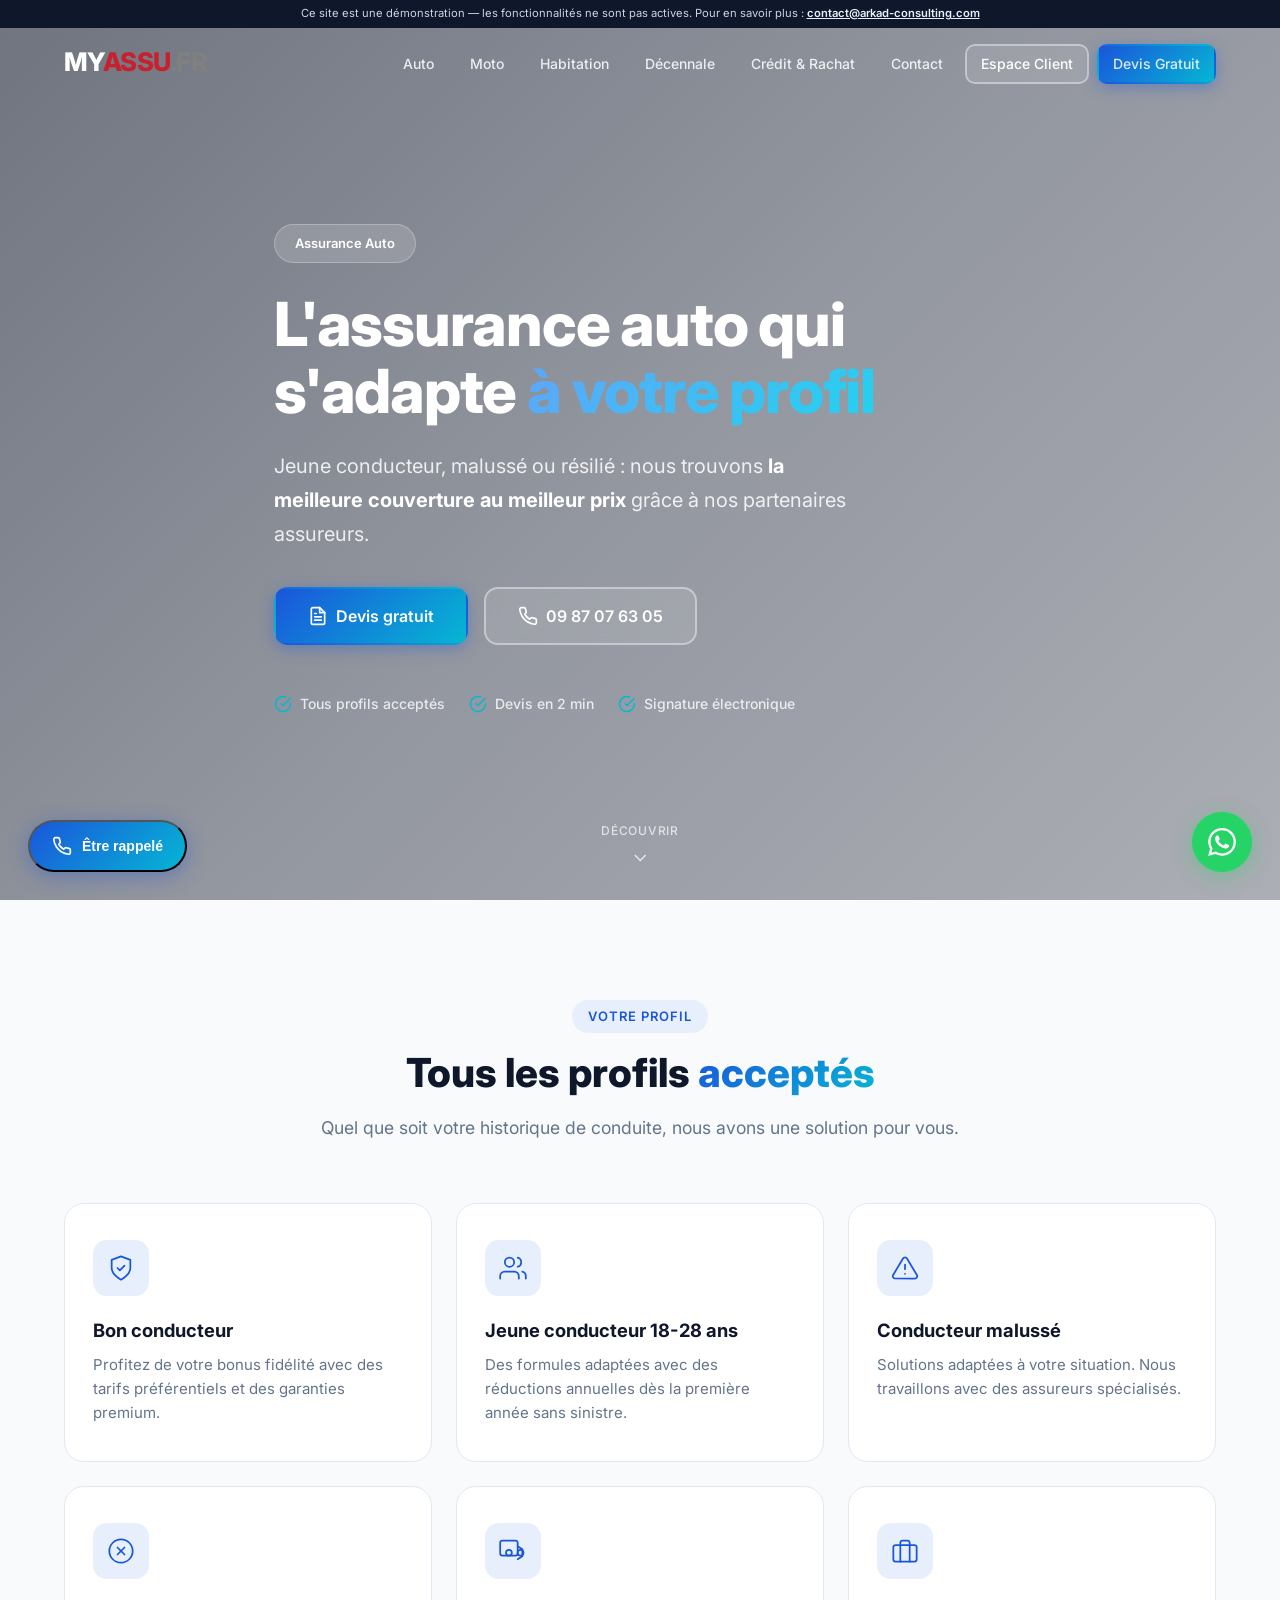
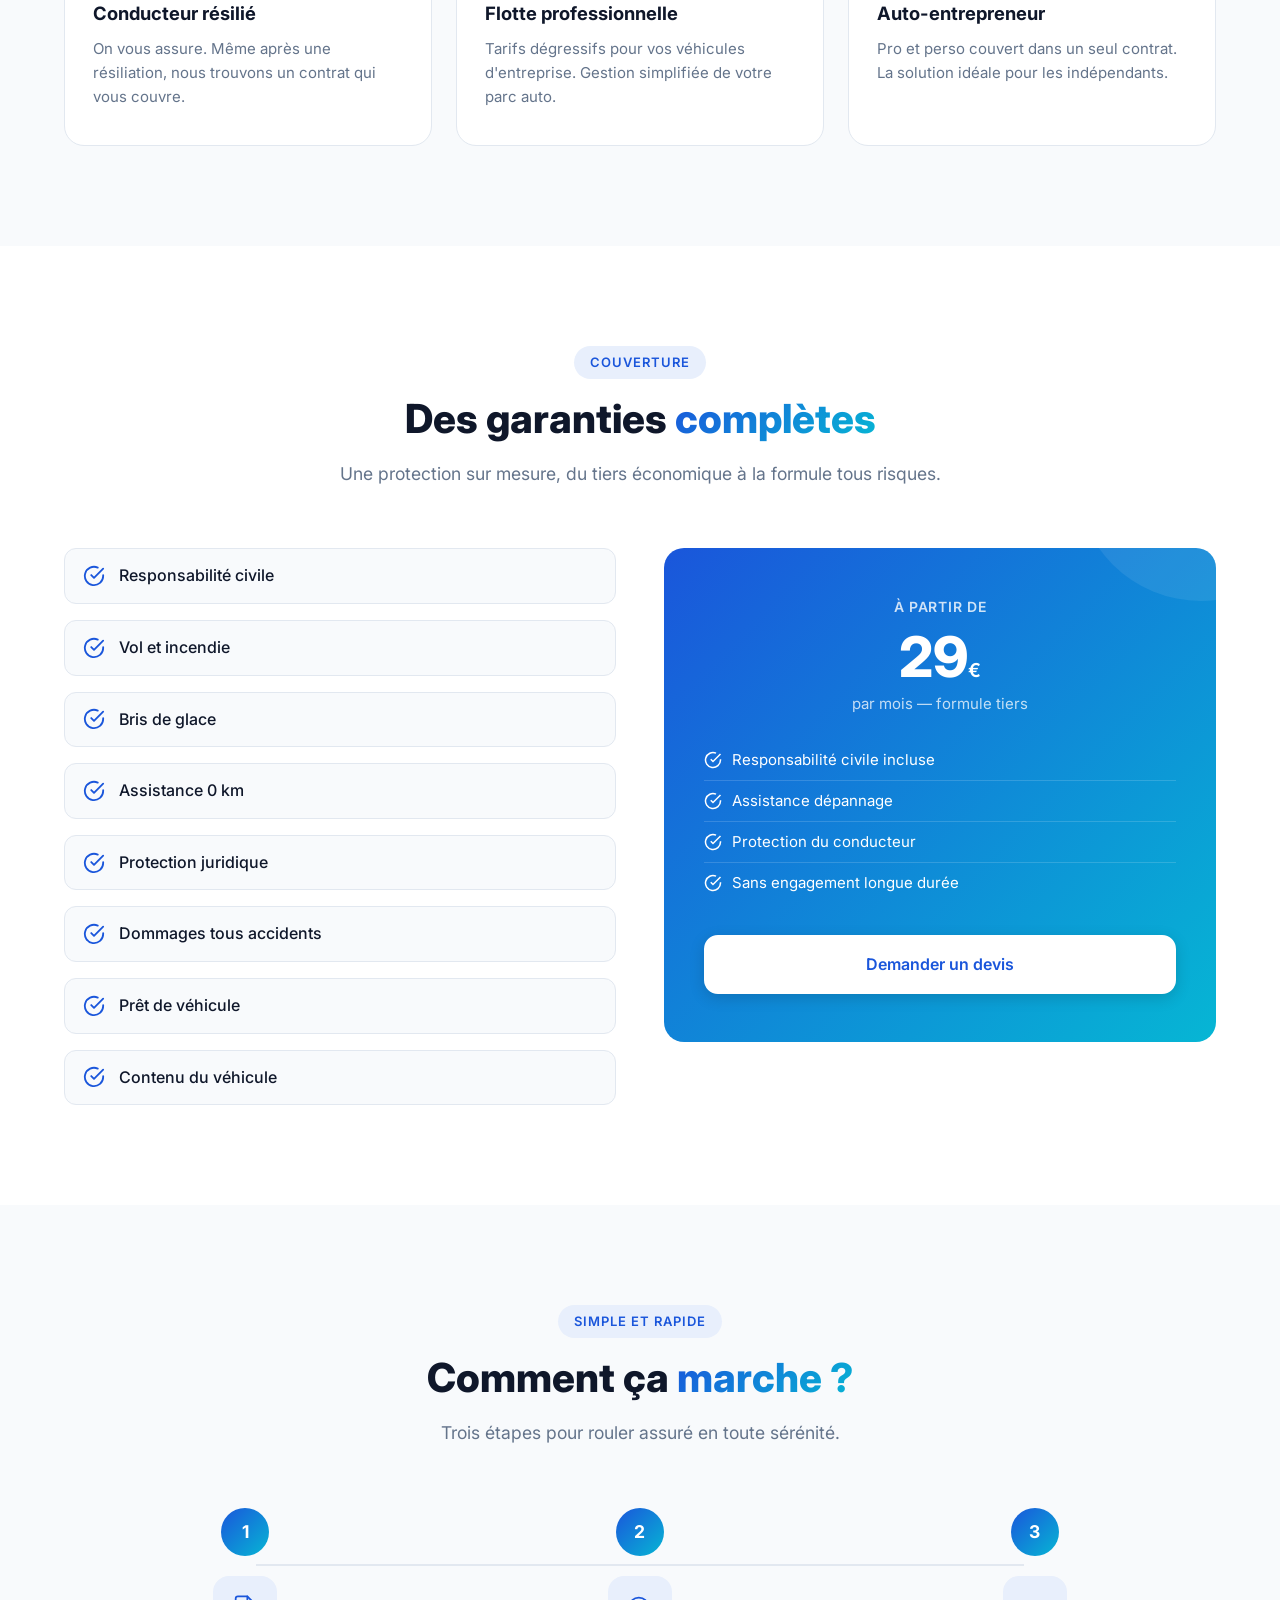
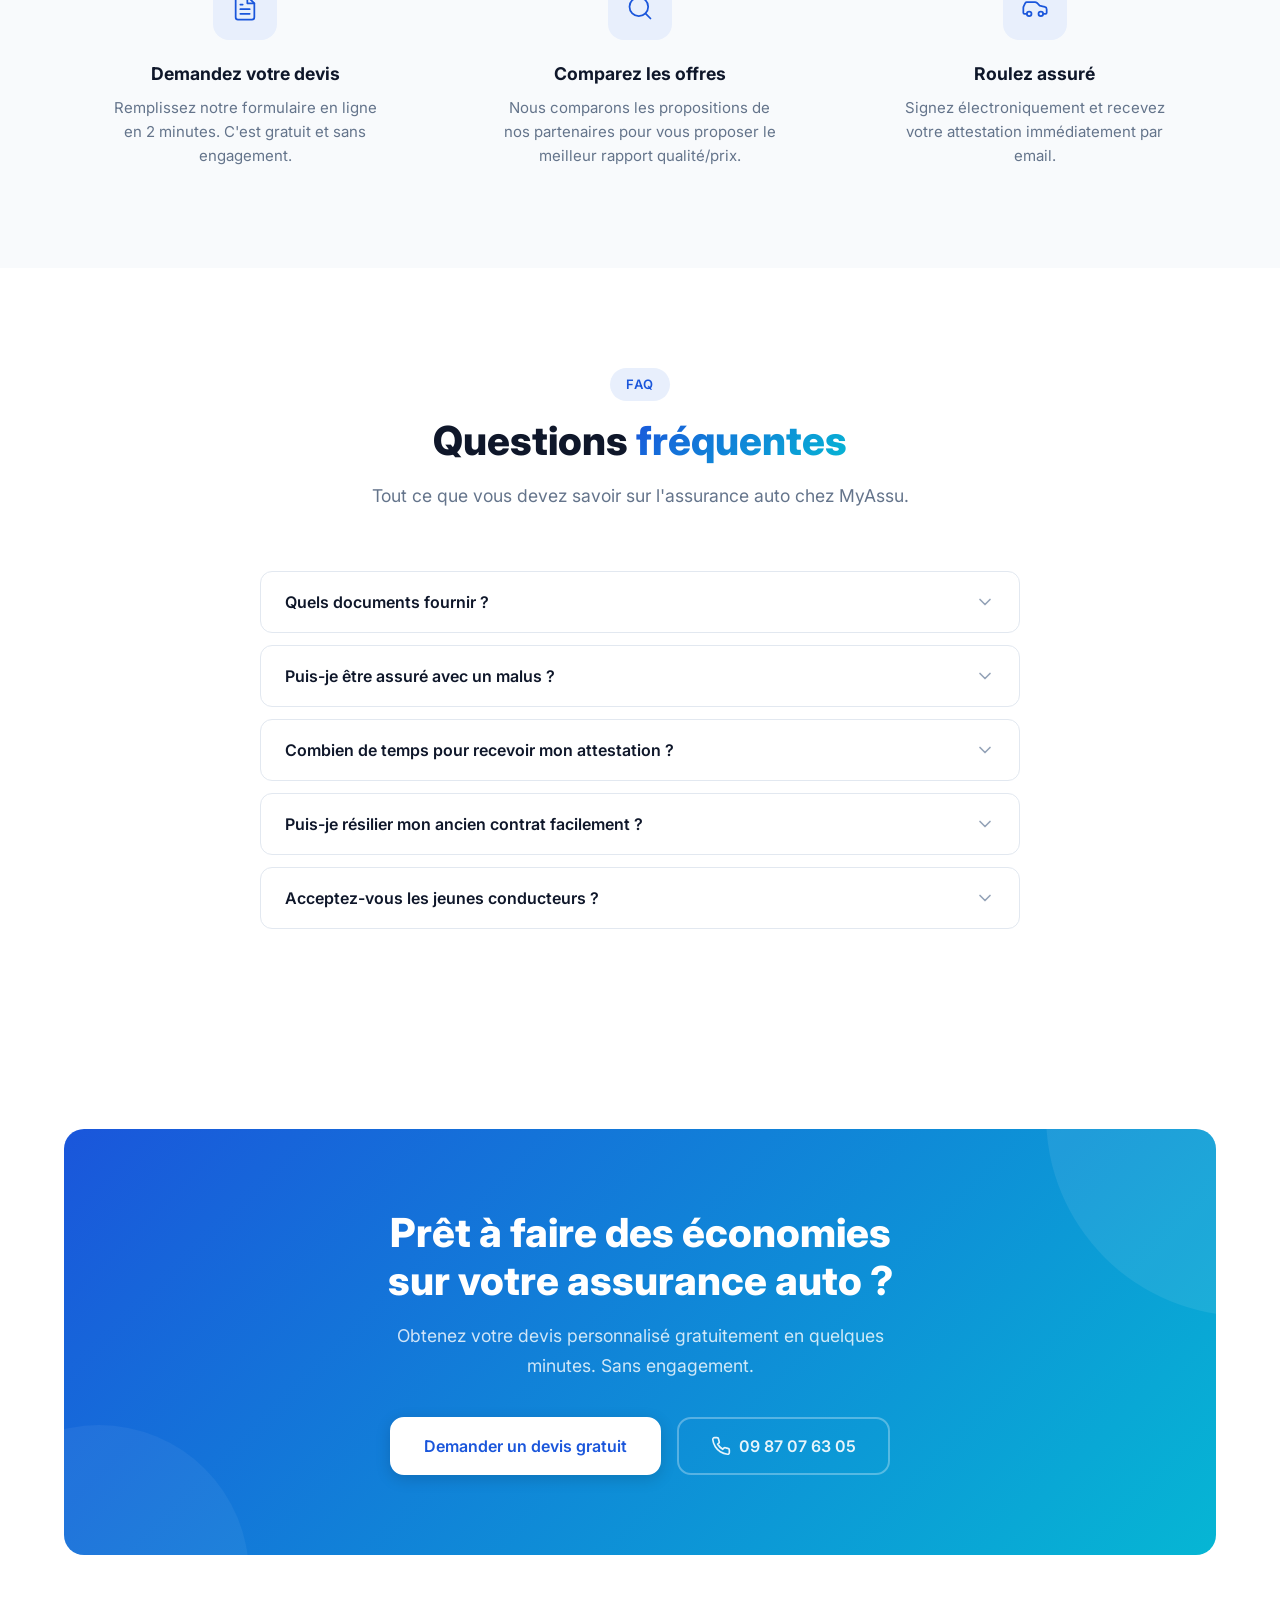
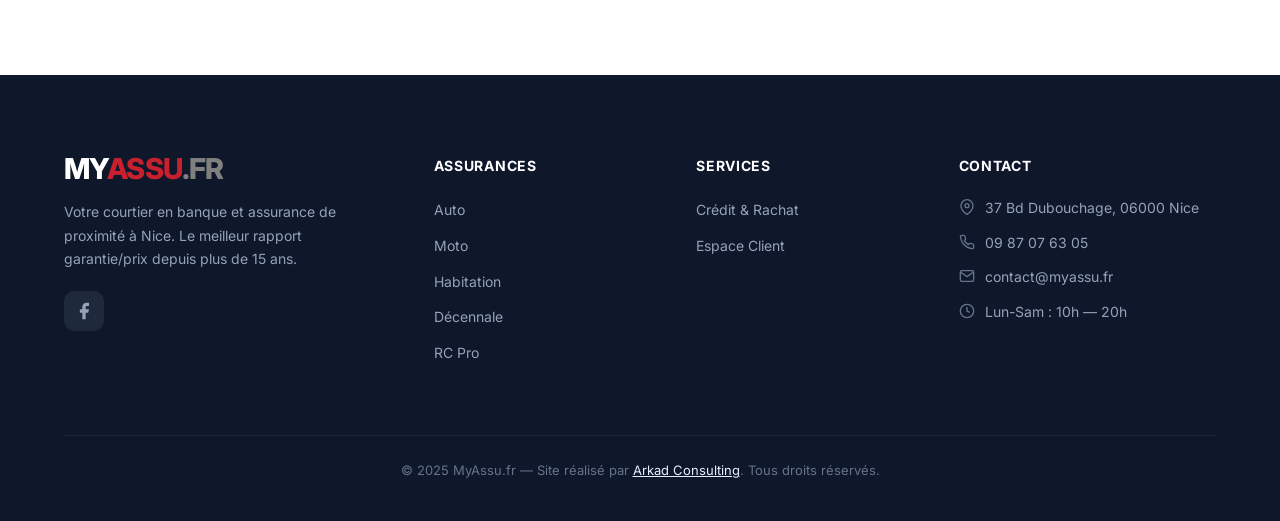
==== commit d441ef03: "Ajout modal rappel, bannière démo Arkad et uniformisation hero - Modal popup "Être rappelé" avec cha" ====
--- a/assurance-auto.html
+++ b/assurance-auto.html
@@ -19,9 +19,14 @@
   <link href="https://fonts.googleapis.com/css2?family=Inter:wght@400;500;600;700;800&display=swap" rel="stylesheet">
 </head>
 <body>
+  <!-- DEMO BANNER -->
+  <div class="demo-banner">
+    Ce site est une démonstration — les fonctionnalités ne sont pas actives. Pour en savoir plus : <a href="mailto:contact@arkad-consulting.com">contact@arkad-consulting.com</a>
+  </div>
+
 
   <!-- NAVBAR -->
-  <nav class="navbar scrolled" id="navbar">
+  <nav class="navbar" id="navbar">
     <div class="container nav-container">
       <a href="index.html" class="nav-logo">
         <span class="logo-text"><span class="logo-my">MY</span><span class="logo-assu">ASSU</span><span class="logo-fr">.FR</span></span>
@@ -42,11 +47,16 @@
     </div>
   </nav>
 
-  <!-- PAGE HERO -->
-  <header class="page-hero">
-    <div class="container">
-      <div class="page-hero-content">
-        <span class="section-tag">Assurance Auto</span>
+  <!-- HERO -->
+  <header class="hero">
+    <div class="hero-bg">
+      <video class="hero-video" autoplay muted loop playsinline poster="assets/hero-fallback.jpg">
+        <source src="assets/hero-video.mp4" type="video/mp4">
+      </video>
+      <div class="hero-overlay"></div>
+    </div>
+    <div class="container hero-content">
+      <div class="hero-badge">Assurance Auto</div>
         <h1>L'assurance auto qui s'adapte <span class="text-gradient">à votre profil</span></h1>
         <p class="hero-subtitle">Jeune conducteur, malussé ou résilié : nous trouvons <strong>la meilleure couverture au meilleur prix</strong> grâce à nos partenaires assureurs.</p>
         <div class="hero-ctas">
@@ -73,7 +83,10 @@
             Signature électronique
           </div>
         </div>
-      </div>
+    </div>
+    <div class="hero-scroll">
+      Découvrir
+      <svg width="20" height="20" viewBox="0 0 24 24" fill="none" stroke="currentColor" stroke-width="2" stroke-linecap="round" stroke-linejoin="round"><polyline points="6 9 12 15 18 9"/></svg>
     </div>
   </header>
 
@@ -399,16 +412,47 @@
         </div>
       </div>
       <div class="footer-bottom">
-        <p>&copy; 2025 MyAssu.fr — Courtier en banque et assurance. Tous droits réservés.</p>
+        <p>&copy; 2025 MyAssu.fr — Site réalisé par <a href="mailto:contact@arkad-consulting.com" style="color:var(--primary-light);text-decoration:underline">Arkad Consulting</a>. Tous droits réservés.</p>
       </div>
     </div>
   </footer>
+
+  <!-- CALLBACK FLOATING -->
+  <button class="callback-float" aria-label="Être rappelé">
+    <svg width="20" height="20" viewBox="0 0 24 24" fill="none" stroke="currentColor" stroke-width="2" stroke-linecap="round" stroke-linejoin="round"><path d="M22 16.92v3a2 2 0 0 1-2.18 2 19.79 19.79 0 0 1-8.63-3.07 19.5 19.5 0 0 1-6-6 19.79 19.79 0 0 1-3.07-8.67A2 2 0 0 1 4.11 2h3a2 2 0 0 1 2 1.72c.127.96.361 1.903.7 2.81a2 2 0 0 1-.45 2.11L8.09 9.91a16 16 0 0 0 6 6l1.27-1.27a2 2 0 0 1 2.11-.45c.907.339 1.85.573 2.81.7A2 2 0 0 1 22 16.92z"/></svg>
+    <span>Être rappelé</span>
+  </button>
 
   <!-- WHATSAPP FLOATING -->
   <a href="https://wa.me/33987076305" class="whatsapp-float" target="_blank" rel="noopener" aria-label="Nous contacter sur WhatsApp">
     <svg width="28" height="28" viewBox="0 0 24 24" fill="currentColor"><path d="M17.472 14.382c-.297-.149-1.758-.867-2.03-.967-.273-.099-.471-.148-.67.15-.197.297-.767.966-.94 1.164-.173.199-.347.223-.644.075-.297-.15-1.255-.463-2.39-1.475-.883-.788-1.48-1.761-1.653-2.059-.173-.297-.018-.458.13-.606.134-.133.298-.347.446-.52.149-.174.198-.298.298-.497.099-.198.05-.371-.025-.52-.075-.149-.669-1.612-.916-2.207-.242-.579-.487-.5-.669-.51-.173-.008-.371-.01-.57-.01-.198 0-.52.074-.792.372-.272.297-1.04 1.016-1.04 2.479 0 1.462 1.065 2.875 1.213 3.074.149.198 2.096 3.2 5.077 4.487.709.306 1.262.489 1.694.625.712.227 1.36.195 1.871.118.571-.085 1.758-.719 2.006-1.413.248-.694.248-1.289.173-1.413-.074-.124-.272-.198-.57-.347m-5.421 7.403h-.004a9.87 9.87 0 01-5.031-1.378l-.361-.214-3.741.982.998-3.648-.235-.374a9.86 9.86 0 01-1.51-5.26c.001-5.45 4.436-9.884 9.888-9.884 2.64 0 5.122 1.03 6.988 2.898a9.825 9.825 0 012.893 6.994c-.003 5.45-4.437 9.884-9.885 9.884m8.413-18.297A11.815 11.815 0 0012.05 0C5.495 0 .16 5.335.157 11.892c0 2.096.547 4.142 1.588 5.945L.057 24l6.305-1.654a11.882 11.882 0 005.683 1.448h.005c6.554 0 11.89-5.335 11.893-11.893a11.821 11.821 0 00-3.48-8.413z"/></svg>
   </a>
 
+
+  <!-- CALLBACK MODAL -->
+  <div id="callbackModal" class="modal-overlay">
+    <div class="modal">
+      <button class="modal-close" aria-label="Fermer">&times;</button>
+      <div class="modal-icon">
+        <svg width="32" height="32" viewBox="0 0 24 24" fill="none" stroke="var(--primary)" stroke-width="2" stroke-linecap="round" stroke-linejoin="round"><path d="M22 16.92v3a2 2 0 0 1-2.18 2 19.79 19.79 0 0 1-8.63-3.07 19.5 19.5 0 0 1-6-6 19.79 19.79 0 0 1-3.07-8.67A2 2 0 0 1 4.11 2h3a2 2 0 0 1 2 1.72c.127.96.361 1.903.7 2.81a2 2 0 0 1-.45 2.11L8.09 9.91a16 16 0 0 0 6 6l1.27-1.27a2 2 0 0 1 2.11-.45c.907.339 1.85.573 2.81.7A2 2 0 0 1 22 16.92z"/></svg>
+      </div>
+      <h3>Être rappelé</h3>
+      <p class="modal-desc">Laissez-nous vos coordonnées, un conseiller vous rappelle dans les plus brefs délais.</p>
+      <form id="callbackForm">
+        <div class="form-group">
+          <input type="text" name="name" placeholder="Votre nom" required>
+        </div>
+        <div class="form-group">
+          <input type="tel" name="phone" placeholder="Votre téléphone" required>
+        </div>
+        <button type="submit" class="btn btn-primary" style="width:100%">Demander un rappel</button>
+      </form>
+      <div id="callbackSuccess" class="modal-success">
+        <svg width="48" height="48" viewBox="0 0 24 24" fill="none" stroke="#10b981" stroke-width="2" stroke-linecap="round" stroke-linejoin="round"><path d="M22 11.08V12a10 10 0 1 1-5.93-9.14"/><polyline points="22 4 12 14.01 9 11.01"/></svg>
+        <p>Merci ! Un conseiller vous rappellera très bientôt.</p>
+      </div>
+    </div>
+  </div>
   <script src="js/main.js"></script>
   <script>
     // FAQ accordion
--- a/css/style.css
+++ b/css/style.css
@@ -70,7 +70,7 @@
 /* ============================================
    NAVBAR
    ============================================ */
-.navbar{position:fixed;top:0;left:0;right:0;z-index:1000;padding:16px 0;transition:all var(--transition)}
+.navbar{position:fixed;top:28px;left:0;right:0;z-index:1000;padding:16px 0;transition:all var(--transition)}
 .navbar.scrolled{background:rgba(255,255,255,.92);backdrop-filter:blur(20px);-webkit-backdrop-filter:blur(20px);box-shadow:var(--shadow);padding:10px 0}
 .nav-container{display:flex;align-items:center;justify-content:space-between}
 .logo-text{font-size:1.6rem;font-weight:800;letter-spacing:-.02em;line-height:1}
@@ -106,7 +106,7 @@
 .hero{position:relative;min-height:100vh;display:flex;align-items:center;padding:120px 0 80px;overflow:hidden}
 .hero-bg{position:absolute;inset:0;z-index:0}
 .hero-video{position:absolute;top:50%;left:50%;min-width:100%;min-height:100%;width:auto;height:auto;transform:translate(-50%,-50%);object-fit:cover}
-.hero-overlay{position:absolute;inset:0;background:linear-gradient(135deg, rgba(15,23,42,.82) 0%, rgba(26,86,219,.6) 60%, rgba(6,182,212,.5) 100%)}
+.hero-overlay{position:absolute;inset:0;background:linear-gradient(135deg, rgba(15,23,42,.6) 0%, rgba(15,23,42,.45) 50%, rgba(15,23,42,.35) 100%)}
 .hero-content{position:relative;z-index:1;max-width:780px}
 .hero-badge{display:inline-flex;align-items:center;gap:8px;font-size:.813rem;font-weight:600;color:var(--white);background:rgba(255,255,255,.15);border:1px solid rgba(255,255,255,.25);padding:8px 20px;border-radius:var(--radius-full);margin-bottom:28px;backdrop-filter:blur(10px)}
 .hero h1{font-size:clamp(2.2rem,5.5vw,3.8rem);font-weight:800;line-height:1.1;letter-spacing:-.02em;margin-bottom:24px;color:var(--white)}
@@ -116,6 +116,12 @@
 .hero-trust{display:flex;flex-wrap:wrap;gap:24px}
 .trust-item{display:flex;align-items:center;gap:8px;font-size:.875rem;font-weight:500;color:rgba(255,255,255,.8)}
 .trust-item svg{color:var(--accent);flex-shrink:0}
+
+/* SCROLL INDICATOR */
+.hero-scroll{position:absolute;bottom:32px;left:50%;transform:translateX(-50%);z-index:2;display:flex;flex-direction:column;align-items:center;gap:8px;color:rgba(255,255,255,.7);font-size:.75rem;font-weight:500;letter-spacing:.06em;text-transform:uppercase;cursor:pointer;transition:color var(--transition)}
+.hero-scroll:hover{color:var(--white)}
+.hero-scroll svg{animation:scrollBounce 2s ease-in-out infinite}
+@keyframes scrollBounce{0%,100%{transform:translateY(0)}50%{transform:translateY(6px)}}
 
 /* ============================================
    SERVICES
@@ -188,6 +194,48 @@
    ============================================ */
 .whatsapp-float{position:fixed;bottom:28px;right:28px;z-index:900;width:60px;height:60px;display:flex;align-items:center;justify-content:center;border-radius:50%;background:#25d366;color:var(--white);box-shadow:0 4px 20px rgba(37,211,102,.4);transition:all var(--transition)}
 .whatsapp-float:hover{transform:scale(1.1);box-shadow:0 6px 28px rgba(37,211,102,.55)}
+
+/* ============================================
+   CALLBACK FLOAT
+   ============================================ */
+.callback-float{position:fixed;bottom:28px;left:28px;z-index:900;display:flex;align-items:center;gap:10px;padding:14px 22px;border-radius:var(--radius-full);background:var(--gradient);color:var(--white);font-size:.875rem;font-weight:600;box-shadow:0 4px 20px rgba(26,86,219,.4);transition:all var(--transition);text-decoration:none}
+.callback-float:hover{transform:translateY(-2px);box-shadow:0 8px 30px rgba(26,86,219,.55)}
+.callback-float svg{flex-shrink:0;animation:callPulse 2s ease-in-out infinite}
+@keyframes callPulse{0%,100%{transform:rotate(0deg)}10%{transform:rotate(-12deg)}20%{transform:rotate(12deg)}30%{transform:rotate(-8deg)}40%{transform:rotate(0deg)}}
+
+@media(max-width:768px){
+  .callback-float span{display:none}
+  .callback-float{padding:16px;border-radius:50%;width:60px;height:60px;justify-content:center}
+}
+
+/* ============================================
+   CALLBACK MODAL
+   ============================================ */
+.modal-overlay{position:fixed;inset:0;z-index:2000;background:rgba(15,23,42,.6);backdrop-filter:blur(6px);-webkit-backdrop-filter:blur(6px);display:flex;align-items:center;justify-content:center;padding:24px;opacity:0;visibility:hidden;transition:all .3s ease}
+.modal-overlay.active{opacity:1;visibility:visible}
+.modal{background:var(--white);border-radius:var(--radius-lg);box-shadow:var(--shadow-xl);width:100%;max-width:440px;padding:40px 36px;position:relative;transform:translateY(20px) scale(.97);transition:transform .3s ease}
+.modal-overlay.active .modal{transform:translateY(0) scale(1)}
+.modal-close{position:absolute;top:16px;right:16px;width:36px;height:36px;display:flex;align-items:center;justify-content:center;border-radius:10px;background:none;border:none;cursor:pointer;color:var(--gray-400);transition:all var(--transition)}
+.modal-close:hover{background:var(--gray-100);color:var(--dark)}
+.modal-icon{width:56px;height:56px;display:flex;align-items:center;justify-content:center;border-radius:14px;background:var(--primary-light);color:var(--primary);margin-bottom:20px}
+.modal h3{font-size:1.3rem;font-weight:800;margin-bottom:6px}
+.modal p{font-size:.938rem;color:var(--gray-500);line-height:1.6;margin-bottom:24px}
+.modal .form-group{margin-bottom:16px}
+.modal .form-group label{display:block;font-size:.813rem;font-weight:600;color:var(--dark);margin-bottom:6px}
+.modal .form-group input{width:100%;padding:13px 16px;font-family:inherit;font-size:.938rem;color:var(--dark);background:var(--gray-50);border:1.5px solid var(--gray-200);border-radius:var(--radius);transition:all var(--transition);outline:none}
+.modal .form-group input::placeholder{color:var(--gray-400)}
+.modal .form-group input:focus{border-color:var(--primary);background:var(--white);box-shadow:0 0 0 4px rgba(26,86,219,.1)}
+.modal .btn-full{width:100%;justify-content:center}
+.modal-success{display:none;text-align:center;padding:20px 0}
+.modal-success.visible{display:block}
+.modal-success svg{color:var(--primary);margin-bottom:12px}
+.modal-success h3{margin-bottom:6px}
+.modal-success p{margin-bottom:0}
+
+/* DEMO BANNER */
+.demo-banner{background:var(--dark);color:var(--gray-300);text-align:center;padding:6px 20px;font-size:.7rem;line-height:1.4;position:fixed;top:0;left:0;right:0;z-index:1100}
+.demo-banner a{color:var(--primary-light);font-weight:600;text-decoration:underline}
+.demo-banner a:hover{color:var(--white)}
 
 /* ============================================
    ANIMATIONS
--- a/css/pages.css
+++ b/css/pages.css
@@ -2,36 +2,38 @@
    MyAssu.fr — Shared Product Pages Styles
    ============================================ */
 
-/* PAGE HERO (gradient, no video) */
+/* PAGE HERO (video background, like index) */
 .page-hero {
   position: relative;
-  padding: 160px 0 80px;
-  background: linear-gradient(135deg, var(--dark) 0%, var(--primary-dark) 50%, var(--primary) 100%);
+  min-height: 85vh;
+  display: flex;
+  align-items: center;
+  padding: 120px 0 80px;
   overflow: hidden;
 }
 
-.page-hero::before {
-  content: '';
+.page-hero-bg {
   position: absolute;
-  top: -30%;
-  right: -10%;
-  width: 500px;
-  height: 500px;
-  border-radius: 50%;
-  background: rgba(6, 182, 212, .15);
-  pointer-events: none;
-}
-
-.page-hero::after {
-  content: '';
+  inset: 0;
+  z-index: 0;
+}
+
+.page-hero .hero-video {
   position: absolute;
-  bottom: -40%;
-  left: -5%;
-  width: 400px;
-  height: 400px;
-  border-radius: 50%;
-  background: rgba(255, 255, 255, .04);
-  pointer-events: none;
+  top: 50%;
+  left: 50%;
+  min-width: 100%;
+  min-height: 100%;
+  width: auto;
+  height: auto;
+  transform: translate(-50%, -50%);
+  object-fit: cover;
+}
+
+.page-hero .hero-overlay {
+  position: absolute;
+  inset: 0;
+  background: linear-gradient(135deg, rgba(15,23,42,.6) 0%, rgba(15,23,42,.45) 50%, rgba(15,23,42,.35) 100%);
 }
 
 .page-hero-content {
@@ -668,6 +670,7 @@
 
 @media (max-width: 768px) {
   .page-hero {
+    min-height: auto;
     padding: 130px 0 60px;
   }
 
